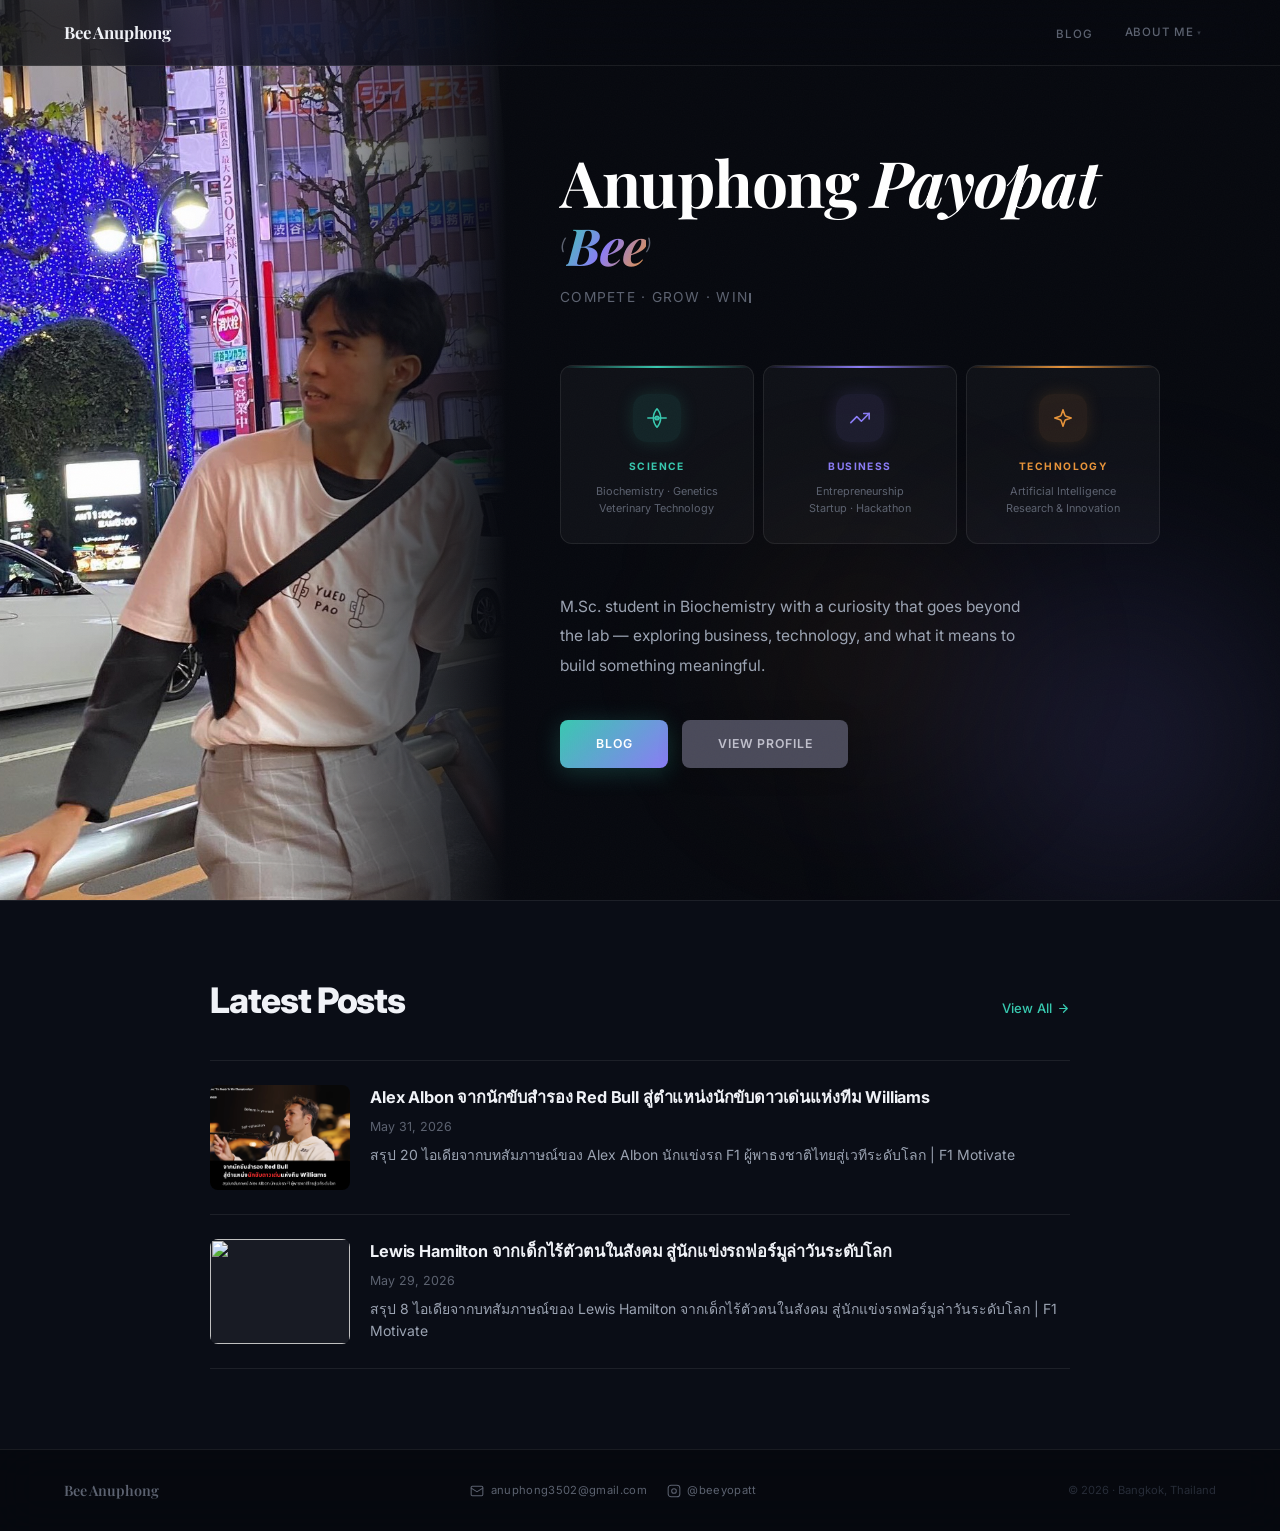
==== index.html @ 1f9c77e3 "Refresh hero copy and blog page identity - Home: replace tagline with "Compete · Grow · Win" and upd" ====
<!DOCTYPE html>
<html lang="en">
<head>
<meta charset="UTF-8">
<!-- Google Analytics -->
<script async src="https://www.googletagmanager.com/gtag/js?id=G-67B4YF0RKX"></script>
<script>
  window.dataLayer = window.dataLayer || [];
  function gtag(){dataLayer.push(arguments);}
  gtag('js', new Date());
  gtag('config', 'G-67B4YF0RKX');
</script>
<meta name="build" content="v3">
<meta name="viewport" content="width=device-width, initial-scale=1.0">
<title>Bee Anuphong — Science · Business · Technology</title>
<link rel="icon" type="image/svg+xml" href="favicon.svg">
<meta name="description" content="Bee Anuphong — M.Sc. Biochemistry candidate at Kasetsart University. Researcher, entrepreneur, and lifelong learner at the intersection of Science, Business, and Technology.">
<meta name="author" content="Bee Anuphong">
<meta name="keywords" content="Bee Anuphong Payopat, อนุพงศ์ พาโยพัด, Biochemistry, Kasetsart University, Veterinary Technology, มหาวิทยาลัยเกษตรศาสตร์, ชีวเคมี">

<!-- Open Graph -->
<meta property="og:type" content="profile">
<meta property="og:title" content="Bee Anuphong — Science · Business · Technology">
<meta property="og:description" content="Researcher and entrepreneur with a background in life sciences, strategic business, and emerging technology. International experience at The University of Tokyo.">
<meta property="og:image" content="https://anuphongpa-art.github.io/portfolio/images/profile.png">
<meta property="og:url" content="https://anuphongpa-art.github.io/portfolio/">
<meta property="og:locale" content="en_US">
<meta property="og:locale:alternate" content="th_TH">

<!-- Twitter Card -->
<meta name="twitter:card" content="summary_large_image">
<meta name="twitter:title" content="Bee Anuphong — Science · Business · Technology">
<meta name="twitter:description" content="Researcher and entrepreneur with a background in life sciences, strategic business, and emerging technology.">
<meta name="twitter:image" content="https://anuphongpa-art.github.io/portfolio/images/profile.png">

<link rel="preconnect" href="https://fonts.googleapis.com">
<link rel="preconnect" href="https://fonts.gstatic.com" crossorigin>
<link href="https://fonts.googleapis.com/css2?family=Playfair+Display:ital,wght@0,600;0,700;1,600&family=Inter:wght@300;400;500;600;700&display=swap" rel="stylesheet">
<link rel="stylesheet" href="style.css">
<style>
/* ── Latest Posts section ── */
#latest-posts {
  padding: 5rem 2rem 5rem;
  background: var(--bg2);
  border-top: 1px solid var(--gb);
}
.lp-wrap {
  max-width: 860px;
  margin: 0 auto;
}
.lp-header {
  display: flex;
  align-items: baseline;
  justify-content: space-between;
  margin-bottom: 2.5rem;
  gap: 1rem;
}
.lp-title {
  font-family: var(--sans);
  font-size: clamp(1.6rem, 4vw, 2.2rem);
  font-weight: 800;
  color: var(--text);
  letter-spacing: -0.03em;
  line-height: 1.1;
}
.lp-view-all {
  font-family: var(--sans);
  font-size: 0.82rem;
  font-weight: 500;
  color: var(--teal);
  text-decoration: none;
  white-space: nowrap;
  display: flex;
  align-items: center;
  gap: 0.3rem;
  transition: opacity 0.2s;
}
.lp-view-all:hover { opacity: 0.75; }
.lp-list {
  display: flex;
  flex-direction: column;
  gap: 0;
}
.lp-item {
  display: flex;
  gap: 1.25rem;
  padding: 1.5rem 0;
  border-bottom: 1px solid var(--gb);
  text-decoration: none;
  color: inherit;
  transition: opacity 0.2s;
}
.lp-item:first-child { border-top: 1px solid var(--gb); }
.lp-item:hover { opacity: 0.8; }
.lp-thumb {
  flex-shrink: 0;
  width: 140px;
  height: 105px;
  border-radius: var(--rs);
  overflow: hidden;
  background: var(--glass2);
}
.lp-thumb img {
  width: 100%;
  height: 100%;
  object-fit: cover;
  object-position: center;
  display: block;
  transition: transform 0.35s ease;
}
.lp-item:hover .lp-thumb img { transform: scale(1.05); }
.lp-thumb-empty {
  width: 100%;
  height: 100%;
  display: flex;
  align-items: center;
  justify-content: center;
  color: var(--muted);
}
.lp-content {
  flex: 1;
  min-width: 0;
  display: flex;
  flex-direction: column;
  gap: 0.4rem;
  padding: 0.1rem 0;
}
.lp-item-title {
  font-family: var(--sans);
  font-size: 1.02rem;
  font-weight: 700;
  color: var(--text);
  line-height: 1.45;
  letter-spacing: -0.01em;
  transition: color 0.2s;
}
.lp-item:hover .lp-item-title { color: var(--teal); }
.lp-item-date {
  font-size: 0.78rem;
  color: var(--muted);
}
.lp-item-excerpt {
  font-size: 0.875rem;
  color: var(--sub);
  line-height: 1.6;
  display: -webkit-box;
  -webkit-line-clamp: 2;
  -webkit-box-orient: vertical;
  overflow: hidden;
}
@media (max-width: 600px) {
  .lp-thumb { width: 100px; height: 75px; }
  .lp-item { gap: 1rem; padding: 1.25rem 0; }
  .lp-item-excerpt { display: none; }
}
</style>

<!-- Structured Data -->
<script type="application/ld+json">
{
  "@context": "https://schema.org",
  "@type": "Person",
  "name": "Bee Anuphong Payopat",
  "alternateName": ["อนุพงศ์ พาโยพัด", "Anuphong Payopat", "Bee Anuphong"],
  "url": "https://anuphongpa-art.github.io/portfolio/",
  "image": "https://anuphongpa-art.github.io/portfolio/images/profile.png",
  "description": "M.Sc. Biochemistry candidate at Kasetsart University. Researcher, entrepreneur, and lifelong learner at the intersection of Science, Business, and Technology.",
  "alumniOf": [
    {
      "@type": "CollegeOrUniversity",
      "name": "Kasetsart University",
      "alternateName": "มหาวิทยาลัยเกษตรศาสตร์"
    },
    {
      "@type": "CollegeOrUniversity",
      "name": "The University of Tokyo"
    }
  ],
  "knowsAbout": ["Biochemistry", "Veterinary Technology", "Entrepreneurship", "Life Sciences"],
  "sameAs": []
}
</script>
</head>
<body>

<!-- BACK TO TOP -->
<button id="back-to-top" onclick="window.scrollTo({top:0,behavior:'smooth'})" aria-label="Back to top">↑</button>

<!-- SCROLL PROGRESS -->
<div id="scroll-progress"></div>

<!-- NAV -->
<nav>
  <a href="index.html" class="nav-brand">Bee Anuphong</a>
  <ul class="nav-menu">
    <li><a href="blog.html">Blog</a></li>
    <li class="nav-has-dropdown">
      <a href="about.html">About Me</a>
      <ul class="nav-dropdown">
        <li><a href="about.html#profile">Profile</a></li>
        <li><a href="about.html#experience">Experience</a></li>
        <li><a href="about.html#volunteering">Activities</a></li>
        <li><a href="about.html#education">Education</a></li>
        <li><a href="about.html#certifications">Certifications</a></li>
        <li><a href="about.html#contact">Contact</a></li>
      </ul>
    </li>
  </ul>
  <button class="nav-hamburger" id="hamburger" aria-label="Toggle menu">
    <span></span><span></span><span></span>
  </button>
</nav>

<!-- MOBILE DRAWER -->
<nav class="nav-drawer" id="drawer">
  <a href="blog.html">Blog</a>
  <div class="drawer-divider"><span>About Me</span></div>
  <a href="about.html#profile" class="drawer-sub">Profile</a>
  <a href="about.html#experience" class="drawer-sub">Experience</a>
  <a href="about.html#volunteering" class="drawer-sub">Activities</a>
  <a href="about.html#education" class="drawer-sub">Education</a>
  <a href="about.html#certifications" class="drawer-sub">Certifications</a>
  <a href="about.html#contact" class="drawer-sub">Contact</a>
</nav>

<!-- HERO -->
<section class="hero" id="home">
  <div class="orb orb-1"></div>
  <div class="orb orb-2"></div>
  <div class="orb orb-3"></div>
  <!-- Photo fills left side -->
  <div class="hero-photo-col">
    <img src="images/profile.jpg" alt="Anuphong Payopat">
  </div>

  <div class="hero-layout">
    <div class="hero-text-col">
<h1 class="hero-name">Anuphong <em>Payopat</em></h1>
      <p class="hero-nickname">(<span>Bee</span>)</p>
      <p class="hero-tagline" id="hero-tagline">Compete · Grow · Win</p>
      <div class="pillars">
        <div class="pillar p-sci">
          <div class="pillar-icon-wrap">
            <svg viewBox="0 0 24 24" fill="none" stroke="currentColor" stroke-width="1.7" stroke-linecap="round" stroke-linejoin="round">
              <circle cx="12" cy="12" r="2"/>
              <path d="M12 2a15.3 15.3 0 0 1 4 10 15.3 15.3 0 0 1-4 10 15.3 15.3 0 0 1-4-10 15.3 15.3 0 0 1 4-10z"/>
              <path d="M2 12h20"/>
            </svg>
          </div>
          <div class="pillar-name">Science</div>
          <div class="pillar-desc">Biochemistry · Genetics<br>Veterinary Technology</div>
        </div>
        <div class="pillar p-biz">
          <div class="pillar-icon-wrap">
            <svg viewBox="0 0 24 24" fill="none" stroke="currentColor" stroke-width="1.7" stroke-linecap="round" stroke-linejoin="round">
              <polyline points="22 7 13.5 15.5 8.5 10.5 2 17"/>
              <polyline points="16 7 22 7 22 13"/>
            </svg>
          </div>
          <div class="pillar-name">Business</div>
          <div class="pillar-desc">Entrepreneurship<br>Startup · Hackathon</div>
        </div>
        <div class="pillar p-tech">
          <div class="pillar-icon-wrap">
            <svg viewBox="0 0 24 24" fill="none" stroke="currentColor" stroke-width="1.7" stroke-linecap="round" stroke-linejoin="round">
              <path d="m12 3-1.912 5.813a2 2 0 0 1-1.275 1.275L3 12l5.813 1.912a2 2 0 0 1 1.275 1.275L12 21l1.912-5.813a2 2 0 0 1 1.275-1.275L21 12l-5.813-1.912a2 2 0 0 1-1.275-1.275L12 3Z"/>
            </svg>
          </div>
          <div class="pillar-name">Technology</div>
          <div class="pillar-desc">Artificial Intelligence<br>Research &amp; Innovation</div>
        </div>
      </div>
      <p class="hero-bio">M.Sc. student in Biochemistry with a curiosity that goes beyond the lab — exploring business, technology, and what it means to build something meaningful.</p>
      <div class="hero-actions">
        <a href="blog.html" class="btn btn-solid">Blog</a>
        <a href="about.html" class="btn btn-muted">View Profile</a>
      </div>
    </div>
  </div>
</section>

<!-- LATEST POSTS -->
<section id="latest-posts">
  <div class="lp-wrap">
    <div class="lp-header">
      <h2 class="lp-title">Latest Posts</h2>
      <a href="blog.html" class="lp-view-all">
        View All
        <svg width="13" height="13" viewBox="0 0 24 24" fill="none" stroke="currentColor" stroke-width="2.2" stroke-linecap="round" stroke-linejoin="round"><path d="M5 12h14M12 5l7 7-7 7"/></svg>
      </a>
    </div>
    <div class="lp-list" id="lp-list">
      <div style="color:var(--muted);font-size:0.85rem;padding:2rem 0;display:flex;align-items:center;gap:0.5rem">
        <div style="width:14px;height:14px;border:2px solid var(--dim);border-top-color:var(--sub);border-radius:50%;animation:spin 0.7s linear infinite"></div>
        Loading…
      </div>
    </div>
  </div>
</section>

<footer>
  <div class="f-brand">Bee Anuphong</div>
  <div class="f-social">
    <a href="mailto:anuphong3502@gmail.com">
      <svg width="14" height="14" viewBox="0 0 24 24" fill="none" stroke="currentColor" stroke-width="1.8" stroke-linecap="round" stroke-linejoin="round"><rect x="2" y="4" width="20" height="16" rx="2"/><path d="m22 7-8.97 5.7a1.94 1.94 0 0 1-2.06 0L2 7"/></svg>
      anuphong3502@gmail.com
    </a>
    <a href="https://www.instagram.com/beeyopatt" target="_blank" rel="noopener">
      <svg width="14" height="14" viewBox="0 0 24 24" fill="none" stroke="currentColor" stroke-width="1.8" stroke-linecap="round" stroke-linejoin="round"><rect x="2" y="2" width="20" height="20" rx="5"/><circle cx="12" cy="12" r="4"/><circle cx="17.5" cy="6.5" r="0.5" fill="currentColor" stroke="none"/></svg>
      @beeyopatt
    </a>
  </div>
  <span class="f-copy">© 2026 · Bangkok, Thailand</span>
</footer>

<script src="script.js"></script>
<script>
// Latest Posts
(function () {
  var listEl = document.getElementById('lp-list');

  function escHtml(s) {
    return String(s || '').replace(/&/g,'&amp;').replace(/</g,'&lt;').replace(/>/g,'&gt;');
  }
  function formatDate(iso) {
    if (!iso) return '';
    return new Date(iso).toLocaleDateString('en-US', {year:'numeric',month:'long',day:'numeric'});
  }

  fetch('posts/index.json?v=' + Date.now())
    .then(function(r){ return r.ok ? r.json() : Promise.reject(); })
    .then(function(posts) {
      if (!posts || posts.length === 0) { listEl.innerHTML = ''; return; }
      var items = posts.slice(0, 4);
      listEl.innerHTML = '';
      items.forEach(function(post) {
        var thumbHtml = post.cover
          ? '<div class="lp-thumb"><img src="' + escHtml(post.cover) + '" alt="" loading="lazy"></div>'
          : '<div class="lp-thumb"><div class="lp-thumb-empty"><svg width="28" height="28" viewBox="0 0 24 24" fill="none" stroke="currentColor" stroke-width="1.2"><rect x="3" y="3" width="18" height="18" rx="2"/><circle cx="8.5" cy="8.5" r="1.5"/><path d="m21 15-5-5L5 21"/></svg></div></div>';
        var excerptHtml = post.excerpt
          ? '<p class="lp-item-excerpt">' + escHtml(post.excerpt) + '</p>'
          : '';
        var a = document.createElement('a');
        a.className = 'lp-item';
        a.href = 'post.html?id=' + encodeURIComponent(post.id);
        a.innerHTML =
          thumbHtml +
          '<div class="lp-content">' +
            '<div class="lp-item-title">' + escHtml(post.title || 'Untitled') + '</div>' +
            '<time class="lp-item-date">' + formatDate(post.created_at) + '</time>' +
            excerptHtml +
          '</div>';
        listEl.appendChild(a);
      });
    })
    .catch(function(){ listEl.innerHTML = ''; });
})();
</script>
<script>
  // Typewriter animation for hero tagline
  const tgEl = document.getElementById('hero-tagline');
  if (tgEl) {
    const text = tgEl.textContent.trim();
    tgEl.textContent = '';
    const cur = document.createElement('span');
    cur.className = 'hero-cursor';
    tgEl.appendChild(cur);
    let i = 0;
    setTimeout(() => {
      const iv = setInterval(() => {
        if (i < text.length) {
          tgEl.insertBefore(document.createTextNode(text[i++]), cur);
        } else {
          clearInterval(iv);
          setTimeout(() => {
            cur.style.transition = 'opacity 0.5s';
            cur.style.opacity = '0';
            setTimeout(() => cur.remove(), 500);
          }, 2000);
        }
      }, 42);
    }, 500);
  }
</script>
</body>
</html>
---- style.css ----
:root {
  --teal:   #38C9B0;
  --purple: #8B7CF6;
  --amber:  #E8943A;
  --pink:   #E06B8B;
  --teal-glow:   rgba(56,201,176,0.35);
  --purple-glow: rgba(139,124,246,0.35);
  --amber-glow:  rgba(232,148,58,0.35);
  --pink-glow:   rgba(224,107,139,0.35);

  --bg:     #07090F;
  --bg2:    #0A0D16;
  --glass:  rgba(255,255,255,0.035);
  --glass2: rgba(255,255,255,0.06);
  --gb:     rgba(255,255,255,0.08);
  --gbhi:   rgba(255,255,255,0.14);

  --text:   #F0F2F7;
  --sub:    #9BA3B2;
  --muted:  #5C6270;
  --dim:    #272C38;

  --serif: 'Playfair Display', Georgia, serif;
  --sans:  'Inter', system-ui, sans-serif;
  --r:     12px;
  --rs:    8px;
}

*, *::before, *::after { margin: 0; padding: 0; box-sizing: border-box; }
html { scroll-behavior: smooth; }
body {
  font-family: var(--sans);
  background: var(--bg);
  color: var(--text);
  overflow-x: hidden;
  -webkit-font-smoothing: antialiased;
  line-height: 1.7;
  font-size: 15px;
}

/* Film grain overlay */
body::after {
  content: '';
  position: fixed; inset: 0;
  background-image: url("data:image/svg+xml,%3Csvg xmlns='http://www.w3.org/2000/svg' width='300' height='300'%3E%3Cfilter id='n'%3E%3CfeTurbulence type='fractalNoise' baseFrequency='0.85' numOctaves='4' stitchTiles='stitch'/%3E%3C/filter%3E%3Crect width='300' height='300' filter='url(%23n)' opacity='1'/%3E%3C/svg%3E");
  opacity: 0.022;
  pointer-events: none;
  z-index: 9999;
}

::-webkit-scrollbar { width: 3px; }
::-webkit-scrollbar-track { background: var(--bg); }
::-webkit-scrollbar-thumb { background: rgba(255,255,255,0.1); border-radius: 2px; }

/* Back to top button */
#back-to-top {
  position: fixed; bottom: 2rem; right: 2rem; z-index: 490;
  width: 44px; height: 44px; border-radius: 50%;
  background: var(--glass2); border: 1px solid var(--gb);
  backdrop-filter: blur(16px); -webkit-backdrop-filter: blur(16px);
  color: var(--sub); font-size: 1rem; cursor: pointer;
  display: flex; align-items: center; justify-content: center;
  opacity: 0; transform: translateY(12px);
  transition: opacity 0.3s ease, transform 0.3s ease, background 0.2s, color 0.2s;
  pointer-events: none;
}
#back-to-top.visible { opacity: 1; transform: translateY(0); pointer-events: auto; }
#back-to-top:hover { background: var(--gbhi); color: var(--text); }

/* Scroll progress bar */
#scroll-progress {
  position: fixed; top: 0; left: 0; z-index: 9998;
  height: 2px; width: 0%;
  background: linear-gradient(90deg, var(--teal), var(--purple), var(--amber));
  transition: width 0.08s linear;
  pointer-events: none;
}

/* ==============================
   NAV
============================== */
nav {
  position: fixed; top: 0; left: 0; right: 0; z-index: 500;
  height: 66px;
  display: flex; align-items: center; justify-content: space-between;
  padding: 0 4rem;
  background: rgba(7,9,15,0.72);
  backdrop-filter: blur(28px) saturate(180%);
  -webkit-backdrop-filter: blur(28px) saturate(180%);
  border-bottom: 1px solid var(--gb);
}
.nav-brand {
  font-family: var(--serif);
  font-size: 1.05rem; font-weight: 700;
  color: var(--text); letter-spacing: -0.01em;
  text-decoration: none;
}
.nav-menu {
  display: flex; align-items: center; gap: 0.2rem;
  list-style: none;
}
.nav-menu a {
  text-decoration: none;
  font-size: 0.72rem; font-weight: 500;
  letter-spacing: 0.07em; text-transform: uppercase;
  color: var(--muted); padding: 0.5rem 0.9rem;
  border-radius: var(--rs);
  transition: color 0.2s, background 0.2s;
}
.nav-menu a:hover { color: var(--text); background: var(--glass); }
.nav-menu a.active { color: var(--text); background: var(--glass); }

/* Hamburger */
.nav-hamburger {
  display: none;
  flex-direction: column; justify-content: center; align-items: center;
  gap: 5px; width: 40px; height: 40px;
  background: none; border: none; cursor: pointer; padding: 0;
}
.nav-hamburger span {
  display: block; width: 22px; height: 1.5px;
  background: var(--sub); border-radius: 2px;
  transition: transform 0.28s ease, opacity 0.28s ease;
}
.nav-hamburger.open span:nth-child(1) { transform: translateY(6.5px) rotate(45deg); }
.nav-hamburger.open span:nth-child(2) { opacity: 0; transform: scaleX(0); }
.nav-hamburger.open span:nth-child(3) { transform: translateY(-6.5px) rotate(-45deg); }

/* Mobile drawer */
.nav-drawer {
  display: none;
  position: fixed; top: 66px; left: 0; right: 0;
  height: calc(100vh - 66px);
  z-index: 499;
  background: #07090F;
  border-top: 1px solid var(--gb);
  flex-direction: column;
  align-items: center; justify-content: center;
  gap: 0.25rem;
  padding: 2rem 2rem 3rem;
  transform: translateY(-12px); opacity: 0;
  transition: transform 0.3s ease, opacity 0.3s ease;
  pointer-events: none;
  overflow-y: auto;
}
.nav-drawer.open {
  transform: translateY(0); opacity: 1;
  pointer-events: auto;
}
.nav-drawer a {
  text-decoration: none;
  font-size: 1.1rem; font-weight: 600;
  letter-spacing: 0.1em; text-transform: uppercase;
  color: var(--sub); padding: 0.75rem 2rem;
  width: 100%; text-align: center;
  border-radius: var(--rs);
  transition: color 0.2s, background 0.2s;
}
.nav-drawer a:hover, .nav-drawer a.active { color: var(--text); background: var(--glass2); }

/* Nav dropdown (About Me — desktop) */
.nav-has-dropdown { position: relative; }
.nav-has-dropdown > a {
  display: flex; align-items: center; gap: 0.28em;
}
.nav-has-dropdown > a::after {
  content: '▾'; font-size: 0.6em; opacity: 0.55;
  transition: transform 0.2s;
}
.nav-has-dropdown:hover > a::after,
.nav-has-dropdown:focus-within > a::after { transform: rotate(180deg); }
.nav-dropdown {
  position: absolute; top: calc(100% + 4px); right: 0;
  min-width: 168px;
  background: rgba(7,9,15,0.97);
  backdrop-filter: blur(24px) saturate(180%);
  -webkit-backdrop-filter: blur(24px) saturate(180%);
  border: 1px solid var(--gb);
  border-radius: 10px;
  padding: 0.4rem;
  list-style: none;
  display: flex; flex-direction: column; gap: 2px;
  opacity: 0; pointer-events: none;
  transform: translateY(-4px);
  transition: opacity 0.18s 0.18s, transform 0.18s 0.18s;
  z-index: 600;
}
.nav-has-dropdown:hover .nav-dropdown,
.nav-has-dropdown:focus-within .nav-dropdown {
  opacity: 1; pointer-events: auto; transform: translateY(0);
  transition: opacity 0.15s 0s, transform 0.15s 0s;
}
.nav-dropdown a {
  font-size: 0.72rem; font-weight: 500;
  letter-spacing: 0.07em; text-transform: uppercase;
  color: var(--muted); padding: 0.45rem 0.9rem;
  border-radius: 6px; text-decoration: none; white-space: nowrap;
  display: block;
  transition: color 0.2s, background 0.2s;
}
.nav-dropdown a:hover { color: var(--text); background: var(--glass); }
.nav-dropdown a.active { color: var(--text); background: var(--glass); }

/* Mobile drawer divider + sub-links */
.drawer-divider {
  display: flex; align-items: center; gap: 0.7rem;
  width: 100%; padding: 0.6rem 2.5rem;
  color: var(--dim);
  font-size: 0.6rem; letter-spacing: 0.15em; text-transform: uppercase;
  font-weight: 600;
}
.drawer-divider::before,
.drawer-divider::after {
  content: ''; flex: 1; height: 1px; background: var(--gb);
}
.nav-drawer a.drawer-sub {
  font-size: 0.88rem; font-weight: 500;
  padding: 0.5rem 2rem;
  opacity: 0.8;
  letter-spacing: 0.08em;
}

/* ==============================
   BLOG (Coming Soon)
============================== */
.blog-coming {
  text-align: center;
  max-width: 540px;
  margin: 3rem auto 0;
  display: flex; flex-direction: column; align-items: center; gap: 1.6rem;
}
.blog-star {
  font-size: 2.2rem;
  color: var(--teal);
  animation: blog-pulse 3s ease-in-out infinite;
}
@keyframes blog-pulse {
  0%, 100% { opacity: 0.35; transform: scale(1) rotate(0deg); }
  50% { opacity: 0.75; transform: scale(1.1) rotate(20deg); }
}
.blog-desc {
  color: var(--sub);
  font-size: 1rem;
  line-height: 1.75;
  max-width: 440px;
}
.blog-soon {
  font-family: var(--serif);
  font-size: 1.2rem;
  color: var(--text);
  letter-spacing: 0.04em;
  font-style: italic;
}

/* ==============================
   HERO
============================== */
.hero {
  min-height: 100vh;
  position: relative;
  display: flex;
  align-items: center;
  justify-content: flex-end;
  padding: 6rem 5rem 5rem 40%;
  overflow: hidden;
}

/* Floating gradient orbs */
.orb {
  position: absolute; border-radius: 50%;
  filter: blur(90px); pointer-events: none;
}
.orb-1 {
  width: 560px; height: 560px;
  background: radial-gradient(circle, rgba(56,201,176,0.2) 0%, transparent 68%);
  top: -120px; left: -120px;
  animation: orb1 9s ease-in-out infinite;
}
.orb-2 {
  width: 480px; height: 480px;
  background: radial-gradient(circle, rgba(139,124,246,0.2) 0%, transparent 68%);
  bottom: -80px; right: -80px;
  animation: orb2 11s ease-in-out infinite;
}
.orb-3 {
  width: 320px; height: 320px;
  background: radial-gradient(circle, rgba(232,148,58,0.14) 0%, transparent 68%);
  top: 55%; left: 55%;
  animation: orb3 7s ease-in-out infinite;
}
@keyframes orb1 { 0%,100%{transform:translate(0,0);} 50%{transform:translate(50px,40px);} }
@keyframes orb2 { 0%,100%{transform:translate(0,0);} 50%{transform:translate(-40px,-50px);} }
@keyframes orb3 { 0%,100%{transform:translate(0,0);} 50%{transform:translate(-30px,30px);} }

/* Hero layout — text wrapper only, photo is absolute */
.hero-layout {
  max-width: 640px;
  width: 100%;
  position: relative; z-index: 2;
}

/* Photo column — fills entire left side */
.hero-photo-col {
  position: absolute;
  top: 0; left: 0;
  width: 44%;
  height: 100%;
  z-index: 1;
}
.hero-photo-col img {
  width: 100%; height: 100%;
  object-fit: cover;
  object-position: center 20%;
  display: block;
}
.hero-photo-col::after {
  content: '';
  position: absolute; inset: 0;
  background: linear-gradient(to right, transparent 48%, rgba(7,9,15,0.55) 68%, #07090F 90%);
  pointer-events: none;
  z-index: 2;
}

/* Text column */
.hero-text-col { text-align: left; }

.hero-badge {
  display: inline-flex; align-items: center; gap: 0.55rem;
  font-size: 0.68rem; font-weight: 600; letter-spacing: 0.16em; text-transform: uppercase;
  color: var(--teal);
  background: rgba(56,201,176,0.07);
  border: 1px solid rgba(56,201,176,0.22);
  padding: 0.38rem 1rem; border-radius: 100px;
  margin-bottom: 2.25rem;
  opacity: 0; animation: up 0.7s 0.1s ease forwards;
}
.badge-dot { width: 5px; height: 5px; border-radius: 50%; background: var(--teal); flex-shrink: 0; }

.hero-name {
  font-family: var(--serif);
  font-size: clamp(2.6rem, 5vw, 4.8rem);
  font-weight: 700; line-height: 1.05;
  letter-spacing: -0.02em;
  color: #fff; margin-bottom: 0.75rem;
  opacity: 0; animation: up 0.7s 0.22s ease forwards;
}
.hero-name em {
  font-style: italic;
  color: #fff;
  -webkit-text-fill-color: #fff;
}
.hero-nickname {
  font-size: 1rem; color: var(--muted); font-style: italic;
  margin-top: -0.4rem; margin-bottom: 0.9rem;
  opacity: 0; animation: up 0.7s 0.27s ease forwards;
  line-height: 1;
}
.hero-nickname span {
  font-family: var(--serif);
  font-size: clamp(2rem, 4vw, 3.6rem);
  font-weight: 700;
  font-style: italic;
  letter-spacing: -0.02em;
  background: linear-gradient(120deg, var(--teal) 0%, var(--purple) 50%, var(--amber) 100%);
  -webkit-background-clip: text; -webkit-text-fill-color: transparent;
  background-clip: text;
  display: inline-block;
  vertical-align: middle;
}
.hero-tagline {
  font-size: 0.86rem; color: var(--muted); letter-spacing: 0.09em; text-transform: uppercase;
  margin-bottom: 3.5rem; font-weight: 400;
  opacity: 0; animation: up 0.7s 0.32s ease forwards;
  min-height: 1.4em;
}
.hero-cursor {
  display: inline-block; width: 1.5px; height: 0.75em;
  background: var(--muted); margin-left: 1px; vertical-align: middle;
  animation: blink-cur 0.9s step-end infinite;
}
@keyframes blink-cur { 0%,100%{opacity:1;} 50%{opacity:0;} }

/* Pillar trio */
.pillars {
  display: grid; grid-template-columns: repeat(3,1fr);
  max-width: 600px; width: 100%;
  gap: 0.6rem;
  margin: 0 0 3rem;
  opacity: 0; animation: up 0.7s 0.42s ease forwards;
}
.pillar {
  background: var(--glass);
  backdrop-filter: blur(20px);
  border: 1px solid var(--gb);
  border-radius: var(--r);
  padding: 1.75rem 1.2rem 1.6rem;
  text-align: center; cursor: default;
  position: relative; overflow: hidden;
  transition: background 0.25s, transform 0.28s, box-shadow 0.28s, border-color 0.25s;
}
/* Gradient top line — always visible */
.pillar::before {
  content: ''; position: absolute; top: 0; left: 0; right: 0; height: 2px;
}
.p-sci::before  { background: linear-gradient(90deg, transparent, var(--teal), transparent); }
.p-biz::before  { background: linear-gradient(90deg, transparent, var(--purple), transparent); }
.p-tech::before { background: linear-gradient(90deg, transparent, var(--amber), transparent); }
/* Hover: lift + colored glow */
.p-sci:hover  { background: rgba(56,201,176,0.06);  border-color: rgba(56,201,176,0.28);  transform: translateY(-3px); box-shadow: 0 10px 36px rgba(56,201,176,0.14); }
.p-biz:hover  { background: rgba(139,124,246,0.06); border-color: rgba(139,124,246,0.28); transform: translateY(-3px); box-shadow: 0 10px 36px rgba(139,124,246,0.14); }
.p-tech:hover { background: rgba(232,148,58,0.06);  border-color: rgba(232,148,58,0.28);  transform: translateY(-3px); box-shadow: 0 10px 36px rgba(232,148,58,0.14); }
/* Icon container */
.pillar-icon-wrap {
  width: 48px; height: 48px; border-radius: 14px;
  margin: 0 auto 1rem;
  display: flex; align-items: center; justify-content: center;
  font-size: 1.35rem;
  transition: box-shadow 0.28s;
}
.p-sci  .pillar-icon-wrap { background: rgba(56,201,176,0.1);  box-shadow: 0 0 18px rgba(56,201,176,0.15);  color: var(--teal); }
.p-biz  .pillar-icon-wrap { background: rgba(139,124,246,0.1); box-shadow: 0 0 18px rgba(139,124,246,0.15); color: var(--purple); }
.p-tech .pillar-icon-wrap { background: rgba(232,148,58,0.1);  box-shadow: 0 0 18px rgba(232,148,58,0.15);  color: var(--amber); }
.p-sci:hover  .pillar-icon-wrap { box-shadow: 0 0 32px rgba(56,201,176,0.35); }
.p-biz:hover  .pillar-icon-wrap { box-shadow: 0 0 32px rgba(139,124,246,0.35); }
.p-tech:hover .pillar-icon-wrap { box-shadow: 0 0 32px rgba(232,148,58,0.35); }
.pillar-icon-wrap svg { width: 22px; height: 22px; }
.pillar-name  { font-size: 0.64rem; font-weight: 700; letter-spacing: 0.14em; text-transform: uppercase; margin-bottom: 0.42rem; }
.p-sci  .pillar-name { color: var(--teal); }
.p-biz  .pillar-name { color: var(--purple); }
.p-tech .pillar-name { color: var(--amber); }
.pillar-desc { font-size: 0.68rem; color: var(--muted); line-height: 1.6; }

.hero-bio {
  font-size: 0.97rem; color: var(--sub); line-height: 1.9;
  max-width: 480px; margin: 0 0 2.5rem;
  opacity: 0; animation: up 0.7s 0.52s ease forwards;
}

.hero-actions {
  display: flex; gap: 0.85rem; justify-content: flex-start;
  opacity: 0; animation: up 0.7s 0.62s ease forwards;
}
.hero-social {
  position: absolute; bottom: 2.5rem; left: 50%; transform: translateX(-50%);
  display: flex; align-items: center; gap: 1.5rem;
  opacity: 0; animation: up 0.7s 0.75s ease forwards;
}
.hero-social a {
  display: flex; align-items: center; gap: 0.45rem;
  text-decoration: none; color: var(--muted);
  font-size: 0.72rem; letter-spacing: 0.04em;
  transition: color 0.2s;
}
.hero-social a:hover { color: var(--text); }
.hero-social-dot { color: var(--dim); font-size: 0.9rem; }
.btn {
  text-decoration: none; font-size: 0.77rem; font-weight: 600;
  letter-spacing: 0.07em; text-transform: uppercase;
  padding: 0.85rem 2.25rem; border-radius: var(--rs);
  transition: all 0.22s; font-family: var(--sans);
}
.btn-solid {
  background: linear-gradient(135deg, var(--teal) 0%, var(--purple) 100%);
  color: #fff;
  box-shadow: 0 4px 24px rgba(56,201,176,0.22);
}
.btn-solid:hover { transform: translateY(-2px); box-shadow: 0 8px 32px rgba(56,201,176,0.38); }
.btn-muted {
  background: #4a4a5a;
  color: #c0c0cc;
  box-shadow: 0 4px 24px rgba(0,0,0,0.18);
}
.btn-muted:hover { transform: translateY(-2px); box-shadow: 0 8px 32px rgba(0,0,0,0.28); color: #fff; }
.btn-outline {
  border: 1px solid var(--gb); color: var(--sub);
  background: var(--glass); backdrop-filter: blur(8px);
}
.btn-outline:hover { border-color: var(--gbhi); color: var(--text); }

@keyframes up { from{opacity:0;transform:translateY(20px);} to{opacity:1;transform:translateY(0);} }

/* ==============================
   SECTION LAYOUT
============================== */
.sec {
  padding: 7rem 4rem;
  position: relative; z-index: 1;
}
.sec-inner { max-width: 1140px; margin: 0 auto; position: relative; z-index: 2; }

.sec-head { margin-bottom: 4rem; }
.sec-label {
  font-size: 0.64rem; font-weight: 700; letter-spacing: 0.2em; text-transform: uppercase;
  color: var(--muted); margin-bottom: 0.5rem;
}
.sec-name {
  font-family: var(--serif);
  font-size: clamp(2rem, 4vw, 2.75rem);
  font-weight: 700; line-height: 1.1; color: var(--text);
}
.sec-rule {
  width: 40px; height: 2px; margin-top: 0.85rem;
  border-radius: 2px;
}

/* ==============================
   SECTION BACKGROUNDS
============================== */

/* Profile — subtle teal mesh from left */
#profile { background: var(--bg2); overflow: hidden; }
#profile::before {
  content: '';
  position: absolute; inset: 0; z-index: 0;
  background:
    radial-gradient(ellipse 55% 70% at -5% 50%, rgba(56,201,176,0.08) 0%, transparent 65%),
    radial-gradient(ellipse 40% 40% at 105% 10%, rgba(139,124,246,0.06) 0%, transparent 60%);
}

/* Experience — blurred photo (exp2-1: Tokyo, exp1-1: lab) */
#experience { background: var(--bg); overflow: hidden; }
.exp-bg {
  position: absolute; inset: 0; z-index: 0;
  background-image: url('images/exp2-1.jpg?v=20260515');
  background-size: cover; background-position: center 30%;
  filter: blur(28px) brightness(0.14) saturate(0.4);
  transform: scale(1.1);
}
.exp-overlay {
  position: absolute; inset: 0; z-index: 1;
  background: linear-gradient(
    180deg,
    rgba(7,9,15,0.88) 0%,
    rgba(7,9,15,0.6)  35%,
    rgba(7,9,15,0.6)  65%,
    rgba(7,9,15,0.92) 100%
  );
}

/* Volunteering — blurred photo (vol1-2: bootcamp) */
#volunteering { background: var(--bg2); overflow: hidden; }
.vol-bg {
  position: absolute; inset: 0; z-index: 0;
  background-image: url('images/vol1-2.jpg');
  background-size: cover; background-position: center;
  filter: blur(28px) brightness(0.12) saturate(0.35);
  transform: scale(1.1);
}
.vol-overlay {
  position: absolute; inset: 0; z-index: 1;
  background: linear-gradient(
    180deg,
    rgba(10,13,22,0.92) 0%,
    rgba(10,13,22,0.62) 40%,
    rgba(10,13,22,0.62) 60%,
    rgba(10,13,22,0.95) 100%
  );
}

/* Education — clean dark with faint teal top */
#education { background: var(--bg2); overflow: hidden; }
#education::before {
  content: '';
  position: absolute; inset: 0; z-index: 0;
  background:
    radial-gradient(ellipse 80% 35% at 50% 0%, rgba(56,201,176,0.06) 0%, transparent 65%);
}

/* Cert filter bar */
.cert-filters {
  display: flex; flex-wrap: wrap; gap: 0.45rem;
  margin-bottom: 1.75rem; position: relative; z-index: 2;
}
.cf-btn {
  display: inline-flex; align-items: center; gap: 0.45rem;
  font-size: 0.67rem; font-weight: 600; letter-spacing: 0.08em; text-transform: uppercase;
  padding: 0.4rem 1rem; border-radius: 100px;
  border: 1px solid var(--gb); background: var(--glass);
  color: var(--muted); cursor: pointer; font-family: var(--sans);
  transition: color 0.2s, border-color 0.2s, background 0.2s;
}
.cf-btn:hover { color: var(--text); border-color: var(--gbhi); }
.cf-btn.active { color: var(--text); border-color: var(--gbhi); background: var(--glass2); }
.cf-count {
  font-size: 0.58rem; padding: 0.08rem 0.42rem;
  border-radius: 100px; background: var(--gb);
}
.cert-card.cf-hidden { display: none; }

/* Certifications — amber/purple mesh */
#certifications { background: var(--bg); overflow: hidden; }
#certifications::before {
  content: '';
  position: absolute; inset: 0; z-index: 0;
  background:
    radial-gradient(ellipse 55% 50% at 5% 35%, rgba(232,148,58,0.07) 0%, transparent 60%),
    radial-gradient(ellipse 50% 55% at 95% 70%, rgba(139,124,246,0.07) 0%, transparent 60%);
}

.cert-grid {
  display: grid;
  grid-template-columns: repeat(3, 1fr);
  gap: 1px; background: var(--gb);
  border: 1px solid var(--gb);
  border-radius: var(--r); overflow: hidden;
  position: relative; z-index: 2;
}
.cert-card {
  background: var(--glass); backdrop-filter: blur(18px);
  padding: 1.6rem 1.5rem;
  display: flex; flex-direction: column; gap: 0.7rem;
  position: relative; overflow: hidden;
  transition: background 0.25s;
}
.cert-card::before {
  content: '';
  position: absolute; top: 0; left: 0; right: 0; height: 2px;
}
.cert-teal::before   { background: var(--teal); }
.cert-purple::before { background: var(--purple); }
.cert-amber::before  { background: var(--amber); }
.cert-teal:hover   { background: rgba(56,201,176,0.05); }
.cert-purple:hover { background: rgba(139,124,246,0.05); }
.cert-amber:hover  { background: rgba(232,148,58,0.05); }

.cert-issuer { display: flex; align-items: center; gap: 0.55rem; }
.cert-issuer-badge {
  width: 28px; height: 28px; border-radius: 6px;
  border: 1px solid var(--gb); background: rgba(255,255,255,0.04);
  display: flex; align-items: center; justify-content: center;
  font-size: 0.56rem; font-weight: 800; flex-shrink: 0;
}
.cert-teal   .cert-issuer-badge { color: var(--teal);   border-color: rgba(56,201,176,0.28); }
.cert-purple .cert-issuer-badge { color: var(--purple); border-color: rgba(139,124,246,0.28); }
.cert-amber  .cert-issuer-badge { color: var(--amber);  border-color: rgba(232,148,58,0.28); }
.cert-issuer-name { font-size: 0.67rem; font-weight: 500; color: var(--muted); line-height: 1.3; }
.cert-name { font-family: var(--serif); font-size: 0.95rem; font-weight: 600; color: var(--text); line-height: 1.35; }
.cert-date { font-size: 0.68rem; color: var(--muted); }
.cert-img-wrap {
  border-radius: var(--rs); overflow: hidden;
  aspect-ratio: 16 / 9;
  border: 1px solid var(--gb);
  margin-bottom: 0.1rem; cursor: pointer;
}
.cert-img-wrap img {
  width: 100%; height: 100%;
  object-fit: cover; object-position: center;
  display: block;
  transition: transform 0.35s ease;
}
.cert-card:hover .cert-img-wrap img { transform: scale(1.04); }
.cert-tags { display: flex; flex-wrap: wrap; gap: 0.35rem; margin-top: auto; padding-top: 0.25rem; }
.cert-tag {
  font-size: 0.59rem; font-weight: 600; letter-spacing: 0.03em;
  padding: 0.18rem 0.55rem; border-radius: 3px; border: 1px solid;
}
.cert-teal   .cert-tag { color: var(--teal);   border-color: rgba(56,201,176,0.2); }
.cert-purple .cert-tag { color: var(--purple); border-color: rgba(139,124,246,0.2); }
.cert-amber  .cert-tag { color: var(--amber);  border-color: rgba(232,148,58,0.2); }

/* Contact — purple/teal soft gradient */
#contact { background: var(--bg2); overflow: hidden; }
#contact::before {
  content: '';
  position: absolute; inset: 0; z-index: 0;
  background:
    radial-gradient(ellipse 65% 60% at 15% 65%, rgba(139,124,246,0.11) 0%, transparent 60%),
    radial-gradient(ellipse 55% 55% at 85% 30%, rgba(56,201,176,0.08) 0%, transparent 60%);
}

/* ==============================
   GLASS CARD base
============================== */
.glass-card {
  background: var(--glass);
  backdrop-filter: blur(18px) saturate(160%);
  -webkit-backdrop-filter: blur(18px) saturate(160%);
  border: 1px solid var(--gb);
  border-radius: var(--r);
  transition: background 0.25s, border-color 0.25s;
}
.glass-card:hover { background: var(--glass2); border-color: var(--gbhi); }

/* ==============================
   PROFILE
============================== */
.profile-grid {
  display: grid; grid-template-columns: repeat(3,1fr);
  gap: 1px; background: var(--gb);
  border: 1px solid var(--gb);
  border-radius: var(--r); overflow: hidden;
}
.profile-col {
  background: var(--glass);
  backdrop-filter: blur(18px);
  padding: 2.5rem 2rem;
  display: flex; flex-direction: column; gap: 1.25rem;
  position: relative; overflow: hidden;
  transition: background 0.25s;
}
.profile-col::before {
  content: '';
  position: absolute; top: 0; left: 0; right: 0; height: 1px;
}
.p-sci.profile-col::before  { background: linear-gradient(90deg, transparent, var(--teal), transparent); }
.p-biz.profile-col::before  { background: linear-gradient(90deg, transparent, var(--purple), transparent); }
.p-tech.profile-col::before { background: linear-gradient(90deg, transparent, var(--amber), transparent); }
.p-sci.profile-col:hover  { background: rgba(56,201,176,0.05); }
.p-biz.profile-col:hover  { background: rgba(139,124,246,0.05); }
.p-tech.profile-col:hover { background: rgba(232,148,58,0.05); }

.pc-label {
  display: flex; align-items: center; gap: 0.6rem;
  font-size: 0.63rem; font-weight: 700; letter-spacing: 0.16em; text-transform: uppercase;
}
.pc-dot { width: 6px; height: 6px; border-radius: 50%; flex-shrink: 0; }
.p-sci  .pc-dot { background: var(--teal); }
.p-biz  .pc-dot { background: var(--purple); }
.p-tech .pc-dot { background: var(--amber); }
.p-sci  .pc-label { color: var(--teal); }
.p-biz  .pc-label { color: var(--purple); }
.p-tech .pc-label { color: var(--amber); }

.pc-body { font-size: 0.875rem; color: var(--sub); line-height: 1.85; flex: 1; }
.pc-tags { display: flex; flex-wrap: wrap; gap: 0.4rem; }
.pc-tag {
  font-size: 0.62rem; font-weight: 600; letter-spacing: 0.04em;
  padding: 0.22rem 0.65rem; border-radius: 4px; border: 1px solid;
}
.p-sci  .pc-tag { border-color: rgba(56,201,176,0.22);  color: var(--teal); }
.p-biz  .pc-tag { border-color: rgba(139,124,246,0.22); color: var(--purple); }
.p-tech .pc-tag { border-color: rgba(232,148,58,0.22);  color: var(--amber); }

/* ==============================
   TIMELINE
============================== */
.timeline {
  max-width: 840px; margin: 0 auto;
  display: flex; flex-direction: column;
  position: relative; z-index: 2;
}
/* Left vertical line */
.timeline::before {
  content: '';
  position: absolute; left: 0; top: 8px; bottom: 0; width: 1px;
  background: linear-gradient(180deg, transparent 0%, var(--gb) 8%, var(--gb) 92%, transparent 100%);
}
/* Year marker */
.tl-year {
  padding: 0 0 1rem 2.5rem;
  position: relative; display: flex; align-items: center; gap: 0.7rem;
}
.tl-year::before {
  content: '';
  position: absolute; left: -4px; top: 8px;
  width: 9px; height: 9px; border-radius: 50%;
  background: var(--bg); border: 1.5px solid var(--dim);
}
.tl-year-label {
  font-size: 0.58rem; font-weight: 700; letter-spacing: 0.14em; text-transform: uppercase;
  color: var(--muted); padding: 0.2rem 0.72rem;
  border-radius: 100px; border: 1px solid var(--dim); background: var(--bg2);
}
.tl-year-rule { flex: 1; height: 1px; background: var(--gb); }

/* Section peek / show-all */
.sec-peek {
  position: relative;
  max-height: var(--ph, 420px);
  overflow: hidden;
  transition: max-height 0.55s cubic-bezier(0.4,0,0.2,1);
}
.sec-peek::after {
  content: '';
  position: absolute; bottom: 0; left: 0; right: 0;
  height: 110px;
  background: linear-gradient(to bottom, transparent, #07090F);
  pointer-events: none;
  transition: opacity 0.4s;
}
.sec-peek.open::after { opacity: 0; }
.show-all-btn {
  display: flex; align-items: center; gap: 0.45rem;
  margin: 1.1rem auto 0;
  padding: 0.52rem 1.6rem;
  font-size: 0.7rem; font-weight: 700; letter-spacing: 0.1em; text-transform: uppercase;
  color: var(--muted); background: none;
  border: 1px solid var(--dim); border-radius: 100px;
  cursor: pointer; transition: all 0.2s;
}
.show-all-btn:hover { color: var(--text); border-color: var(--gb); background: var(--glass); }
.show-all-btn .arr { display: inline-block; transition: transform 0.35s; font-style: normal; }
.show-all-btn.open .arr { transform: rotate(180deg); }

.tl-item { padding: 0 0 2.25rem 2.5rem; position: relative; }
/* Node dot */
.tl-item::before {
  content: '';
  position: absolute; left: -3.5px; top: 7px;
  width: 8px; height: 8px; border-radius: 50%;
  background: var(--bg); border: 1px solid var(--gb);
  transition: background 0.25s, box-shadow 0.25s;
}
.exp-accent.tl-item:hover::before { background: var(--teal);   box-shadow: 0 0 10px var(--teal-glow); }
.vol-accent.tl-item:hover::before { background: var(--pink);   box-shadow: 0 0 10px var(--pink-glow); }

/* Card */
.tl-card {
  background: var(--glass);
  backdrop-filter: blur(18px) saturate(160%);
  border: 1px solid var(--gb);
  border-radius: var(--r);
  padding: 1.75rem 2rem;
  transition: background 0.25s, border-color 0.25s;
}
.tl-item:hover .tl-card { background: var(--glass2); border-color: var(--gbhi); }

.tl-meta {
  display: flex; align-items: center; gap: 0.75rem;
  flex-wrap: wrap; margin-bottom: 0.9rem;
}
.tl-org-badge {
  font-size: 0.61rem; font-weight: 700; letter-spacing: 0.12em; text-transform: uppercase;
  padding: 0.2rem 0.7rem; border-radius: 4px; border: 1px solid;
}
.exp-accent .tl-org-badge { color: var(--teal);   border-color: rgba(56,201,176,0.28);   background: rgba(56,201,176,0.06); }
.vol-accent .tl-org-badge { color: var(--pink);   border-color: rgba(224,107,139,0.28);  background: rgba(224,107,139,0.06); }
.tl-period { font-size: 0.7rem; color: var(--muted); }
.tl-dur    { font-size: 0.67rem; color: var(--dim); margin-left: auto; }
.tl-role   { font-family: var(--serif); font-size: 1.15rem; font-weight: 600; color: var(--text); line-height: 1.3; margin-bottom: 0.28rem; }
.tl-loc    { font-size: 0.72rem; color: var(--muted); margin-bottom: 0.85rem; }
.tl-desc   { font-size: 0.875rem; color: var(--sub); line-height: 1.85; }

/* Photo grid */
.photo-grid {
  display: grid;
  grid-template-columns: repeat(auto-fill, minmax(155px, 1fr));
  gap: 0.55rem;
  margin-top: 1.35rem;
}
.photo-item {
  position: relative;
  border-radius: var(--rs);
  overflow: hidden;
  cursor: pointer;
  border: 1px solid var(--gb);
  aspect-ratio: 4 / 3;
  transition: border-color 0.25s, box-shadow 0.25s;
}
.photo-item:hover {
  border-color: rgba(56,201,176,0.45);
  box-shadow: 0 0 20px rgba(56,201,176,0.15);
}
.photo-item img {
  width: 100%; height: 100%;
  object-fit: cover; object-position: center;
  display: block;
  transition: transform 0.35s ease;
}
.photo-item:hover img { transform: scale(1.06); }
/* Caption overlay */
.photo-item::after {
  content: attr(data-caption);
  position: absolute;
  bottom: 0; left: 0; right: 0;
  padding: 2rem 0.75rem 0.6rem;
  background: linear-gradient(0deg, rgba(7,9,15,0.88) 0%, transparent 100%);
  font-size: 0.65rem; color: var(--text); line-height: 1.4;
  opacity: 0;
  transition: opacity 0.25s;
}
.photo-item:hover::after { opacity: 1; }

/* ==============================
   EDUCATION
============================== */
.edu-list {
  max-width: 800px; margin: 0 auto;
  display: flex; flex-direction: column; gap: 1px;
  background: var(--gb); border: 1px solid var(--gb);
  border-radius: var(--r); overflow: hidden;
  position: relative; z-index: 2;
}
.edu-row {
  background: var(--glass); backdrop-filter: blur(18px);
  padding: 2rem 2.25rem;
  display: flex; flex-direction: column; gap: 1rem;
  transition: background 0.22s;
}
.edu-row:hover { background: var(--glass2); }
.edu-header { display: flex; align-items: flex-start; justify-content: space-between; gap: 1rem; }
.edu-left { display: flex; align-items: center; gap: 1.25rem; }
.edu-logo {
  width: 64px; height: 64px; flex-shrink: 0;
  border-radius: 14px;
  border: 1px solid rgba(255,255,255,0.14);
  background: #fff;
  display: flex; align-items: center; justify-content: center;
  overflow: hidden;
  box-shadow: 0 4px 16px rgba(0,0,0,0.35), 0 1px 3px rgba(0,0,0,0.2);
  transition: box-shadow 0.25s, transform 0.25s;
}
.edu-row:hover .edu-logo {
  box-shadow: 0 6px 24px rgba(0,0,0,0.45), 0 1px 4px rgba(0,0,0,0.25);
  transform: scale(1.04);
}
.edu-logo img { width: 100%; height: 100%; object-fit: contain; padding: 2px; display: block; }
.edu-logo span { display: none; font-size: 0.62rem; font-weight: 800; color: var(--muted); }
.edu-logo.no-img img { display: none; }
.edu-logo.no-img span { display: flex; align-items: center; justify-content: center; width: 100%; height: 100%; }

.edu-period { font-size: 0.7rem; color: var(--muted); margin-bottom: 0.38rem; }
.edu-deg    { font-family: var(--serif); font-size: 1.05rem; font-weight: 600; color: var(--text); line-height: 1.3; }
.edu-inst   { font-size: 0.78rem; color: var(--sub); margin-top: 0.2rem; }
.edu-grade  { font-size: 0.72rem; color: var(--muted); margin-top: 0.28rem; display: flex; align-items: center; flex-wrap: wrap; gap: 0.45rem; }
.edu-honour {
  font-size: 0.6rem; font-weight: 700; letter-spacing: 0.1em; text-transform: uppercase;
  padding: 0.18rem 0.65rem; border-radius: 100px;
  color: var(--amber); border: 1px solid rgba(232,148,58,0.38);
  background: rgba(232,148,58,0.08);
}
.edu-pill {
  font-size: 0.6rem; font-weight: 700; letter-spacing: 0.1em; text-transform: uppercase;
  padding: 0.3rem 0.9rem; border-radius: 100px; border: 1px solid; white-space: nowrap; flex-shrink: 0;
}
.pill-active { border-color: rgba(56,201,176,0.38); color: var(--teal);  background: rgba(56,201,176,0.06); }
.pill-done   { border-color: var(--dim);             color: var(--muted); }
.edu-desc {
  font-size: 0.875rem; color: var(--sub); line-height: 1.85;
  padding-left: calc(64px + 1.25rem);
}
.edu-skills {
  display: flex; flex-wrap: wrap; gap: 0.35rem;
  padding-left: calc(64px + 1.25rem);
}
.edu-skill-tag {
  font-size: 0.62rem; font-weight: 600; letter-spacing: 0.04em;
  padding: 0.2rem 0.65rem; border-radius: 4px;
  border: 1px solid var(--gb); color: var(--muted);
  transition: color 0.18s, border-color 0.18s;
}
.edu-row:hover .edu-skill-tag { color: var(--sub); border-color: var(--gbhi); }
@media (max-width: 960px) {
  .edu-desc, .edu-skills { padding-left: 0; }
}

/* ==============================
   CONTACT
============================== */
.contact-wrap { max-width: 680px; margin: 0 auto; position: relative; z-index: 2; }
.contact-heading {
  font-family: var(--serif);
  font-size: clamp(2.2rem, 5vw, 3.5rem);
  font-weight: 700; line-height: 1.15;
  margin-bottom: 1rem; color: var(--text);
}
.contact-heading em {
  font-style: italic;
  background: linear-gradient(100deg, var(--teal), var(--purple) 55%, var(--amber));
  -webkit-background-clip: text; -webkit-text-fill-color: transparent;
  background-clip: text;
}
.contact-body { font-size: 0.9rem; color: var(--sub); line-height: 1.85; margin-bottom: 2.5rem; max-width: 500px; }
.contact-links { display: flex; flex-direction: column; gap: 3px; }
.clink {
  text-decoration: none;
  display: flex; align-items: center; justify-content: space-between;
  padding: 1.25rem 1.5rem;
  background: var(--glass); backdrop-filter: blur(18px);
  border: 1px solid var(--gb);
  border-radius: var(--r); color: var(--text);
  transition: all 0.22s;
}
.clink:hover { background: var(--glass2); border-color: var(--gbhi); }
.clink:hover .clink-arrow { transform: translateX(5px); color: var(--text); }
.clink-left { display: flex; align-items: center; gap: 1rem; }
.clink-icon {
  width: 40px; height: 40px; border-radius: var(--rs);
  border: 1px solid var(--gb); background: rgba(255,255,255,0.04);
  display: flex; align-items: center; justify-content: center;
  font-size: 1rem; flex-shrink: 0; font-style: normal;
}
.clink-label { font-size: 0.88rem; font-weight: 600; color: var(--text); }
.clink-val   { font-size: 0.75rem; color: var(--muted); margin-top: 0.1rem; }
.clink-arrow { color: var(--muted); transition: all 0.22s; font-size: 1rem; }
button.clink { width: 100%; cursor: pointer; font: inherit; text-align: left; }
.clink-copy-hint { font-size: 0.75rem; letter-spacing: 0.04em; }
.clink-copy-hint.copied { color: #4ade80; }

/* ==============================
   FOOTER
============================== */
footer {
  padding: 1.75rem 4rem;
  display: flex; align-items: center; justify-content: space-between;
  border-top: 1px solid var(--gb);
  position: relative; z-index: 10;
  background: rgba(7,9,15,0.85);
  backdrop-filter: blur(20px);
}
.f-brand { font-family: var(--serif); font-size: 0.9rem; font-weight: 600; color: var(--muted); }
.f-pillars { display: flex; align-items: center; gap: 1.5rem; }
.f-pillars span { font-size: 0.6rem; font-weight: 700; letter-spacing: 0.12em; text-transform: uppercase; }
.fp-sci { color: var(--teal); } .fp-biz { color: var(--purple); } .fp-tech { color: var(--amber); }
.f-copy { font-size: 0.7rem; color: var(--dim); }
.f-social { display: flex; align-items: center; gap: 1.25rem; }
.f-social a {
  display: flex; align-items: center; gap: 0.4rem;
  text-decoration: none; color: var(--muted);
  font-size: 0.7rem; letter-spacing: 0.03em;
  transition: color 0.2s;
}
.f-social a:hover { color: var(--text); }

/* ==============================
   LIGHTBOX
============================== */
#lb {
  display: none; position: fixed; inset: 0; z-index: 9000;
  background: rgba(0,0,0,0.9); backdrop-filter: blur(16px);
  align-items: center; justify-content: center;
}
#lb.open { display: flex; }
#lb img { max-width: min(90vw, 860px); max-height: 84vh; object-fit: contain; border-radius: var(--r); }
#lb-close {
  position: absolute; top: 1.5rem; right: 2rem;
  font-size: 1.5rem; color: rgba(255,255,255,0.4);
  cursor: pointer; background: none; border: none; line-height: 1;
  transition: color 0.2s;
}
#lb-close:hover { color: #fff; }
#lb-prev, #lb-next {
  position: absolute; top: 50%; transform: translateY(-50%);
  width: 48px; height: 48px; border-radius: 50%;
  background: rgba(255,255,255,0.07); border: 1px solid rgba(255,255,255,0.13);
  color: rgba(255,255,255,0.55); font-size: 1.15rem;
  cursor: pointer; display: flex; align-items: center; justify-content: center;
  transition: background 0.2s, color 0.2s;
}
#lb-prev { left: 1.75rem; }
#lb-next { right: 1.75rem; }
#lb-prev:hover, #lb-next:hover { background: rgba(255,255,255,0.16); color: #fff; }
#lb-prev:disabled, #lb-next:disabled { opacity: 0.18; pointer-events: none; }
#lb-counter {
  position: absolute; bottom: 1.5rem; left: 50%; transform: translateX(-50%);
  font-size: 0.68rem; color: rgba(255,255,255,0.35); letter-spacing: 0.1em;
}
@media (max-width: 600px) {
  #lb-prev { left: 0.75rem; }
  #lb-next { right: 0.75rem; }
}

/* ==============================
   SCROLL REVEAL
============================== */
.reveal { opacity: 0; transform: translateY(22px); transition: opacity 0.65s ease, transform 0.65s ease; }
.reveal.visible { opacity: 1; transform: translateY(0); }

/* ==============================
   RESPONSIVE
============================== */
@media (max-width: 960px) {
  nav { padding: 0 1.5rem; }
  .nav-menu { display: none; }
  .nav-hamburger { display: flex; }
  .nav-drawer { display: flex; }
  .hero {
    padding: 0 0 4rem;
    flex-direction: column;
    align-items: center;
    justify-content: flex-start;
  }
  .hero-photo-col {
    position: relative;
    top: auto; left: auto;
    width: 100%; height: 110vw;
    max-height: 580px;
    border-radius: 0;
    overflow: hidden;
    border: none;
    background: none;
    box-shadow: none;
    margin-bottom: -100px;
    flex-shrink: 0;
    z-index: 1;
  }
  .hero-photo-col::after {
    display: block;
    background: linear-gradient(to bottom, rgba(7,9,15,0.2) 0%, transparent 15%, transparent 60%, rgba(7,9,15,0.6) 78%, rgba(7,9,15,0.92) 88%, #07090F 95%);
  }
  .hero-photo-col img { width: 100%; height: 100%; object-fit: cover; object-position: center top; display: block; transform: none; }
  .hero-layout { max-width: 100%; text-align: center; padding: 0 1.5rem 0; width: 100%; position: relative; z-index: 2; }
  .hero-text-col { text-align: center; }
  .hero-actions { justify-content: center; }
  .pillars { margin: 0 auto 3rem; }
  .pillar-name { letter-spacing: 0.06em; font-size: 0.6rem; }
  .hero-bio { margin: 0 auto 2.5rem; }
  .sec { padding: 5rem 1.5rem; }
  .profile-grid { grid-template-columns: 1fr; }
  footer { flex-direction: column; gap: 0.75rem; padding: 1.5rem; text-align: center; }
  .f-pillars { justify-content: center; }
  .edu-header { flex-wrap: wrap; }
  .edu-desc, .edu-skills { padding-left: 0; }
  .tl-card { padding: 1.25rem 1.25rem; }
  .cert-grid { grid-template-columns: 1fr; }
  .photo-grid { grid-template-columns: repeat(2, 1fr); }
  .photo-grid img { width: 100%; height: 100%; }
}
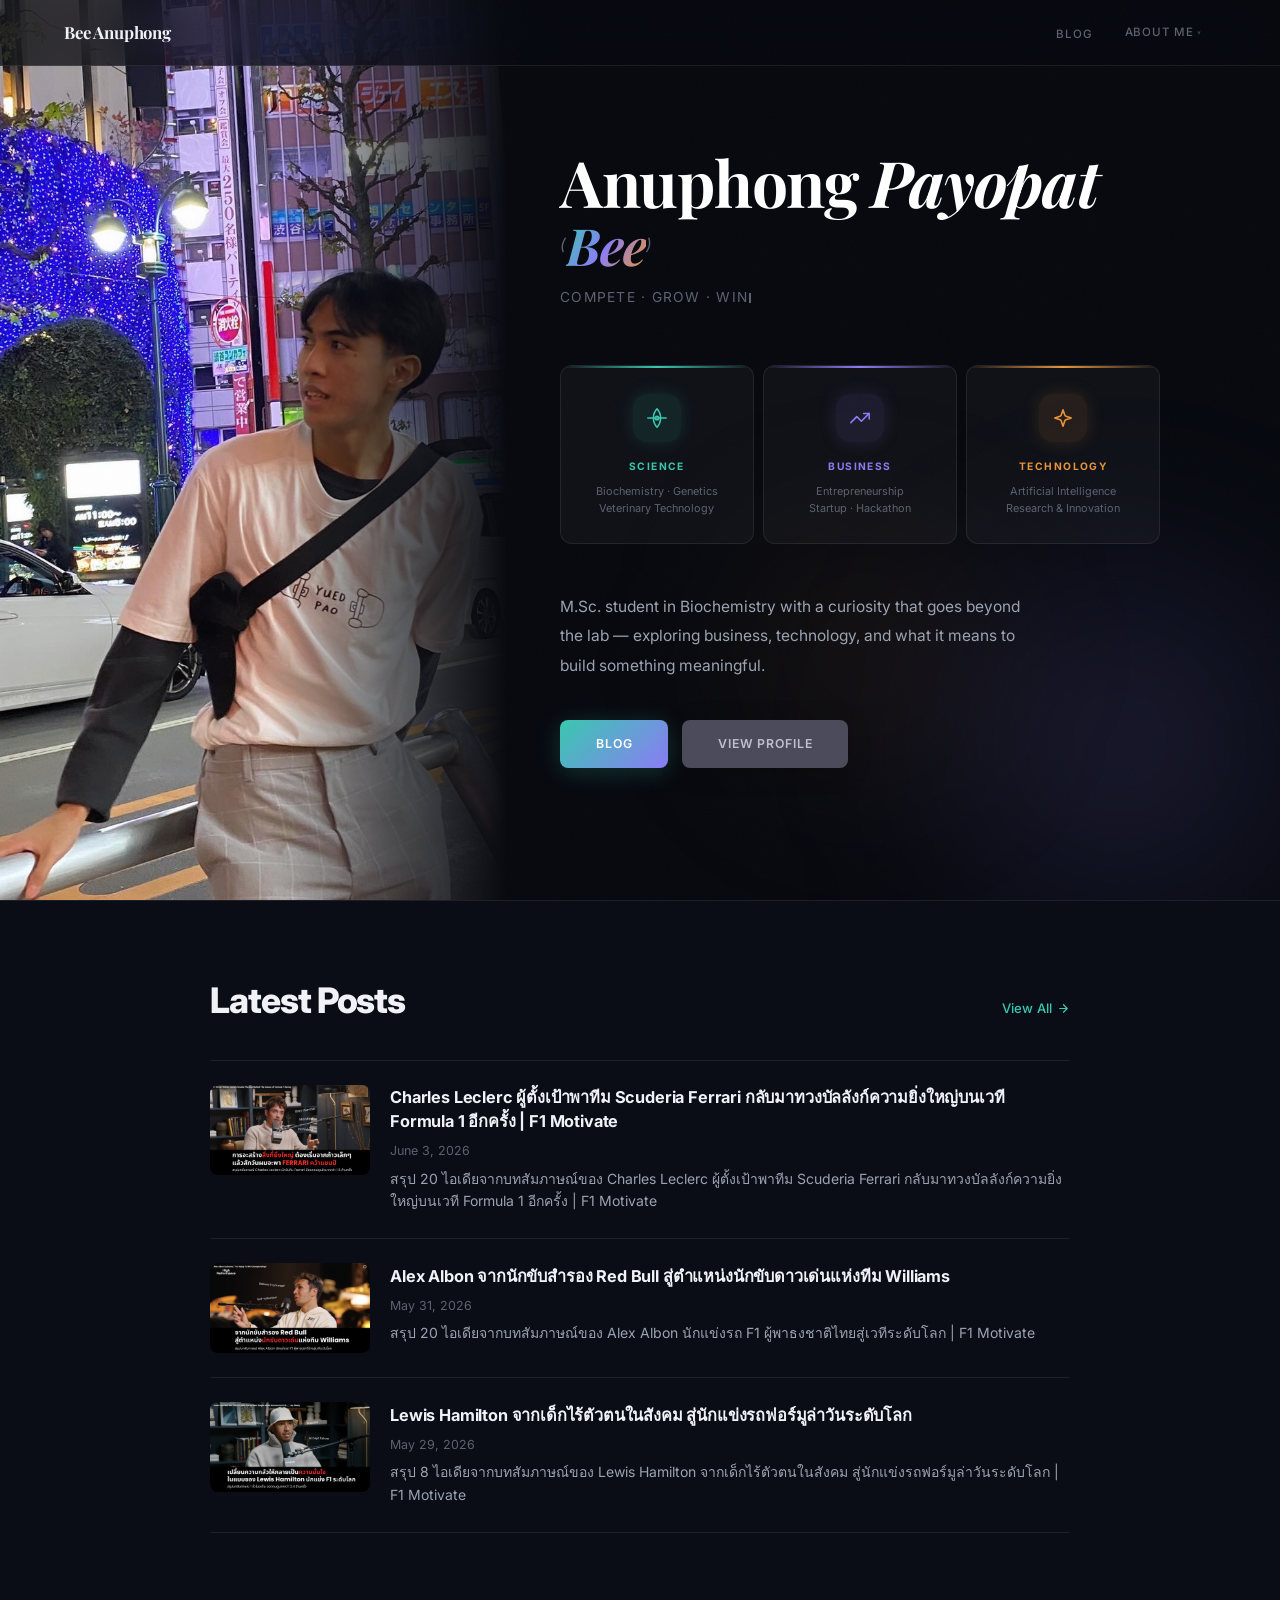
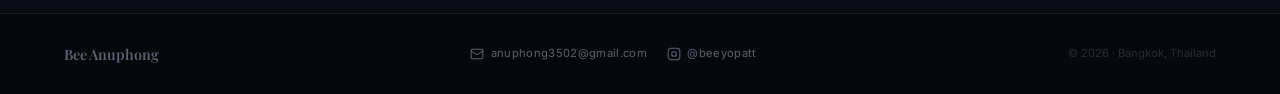
==== commit 6cd8540b: "Fix cover image display in post.html and standardize thumbnails to 16:9 - post.html: add cover image" ====
--- a/index.html
+++ b/index.html
@@ -94,8 +94,8 @@
 .lp-item:hover { opacity: 0.8; }
 .lp-thumb {
   flex-shrink: 0;
-  width: 140px;
-  height: 105px;
+  width: 160px;
+  height: 90px;
   border-radius: var(--rs);
   overflow: hidden;
   background: var(--glass2);
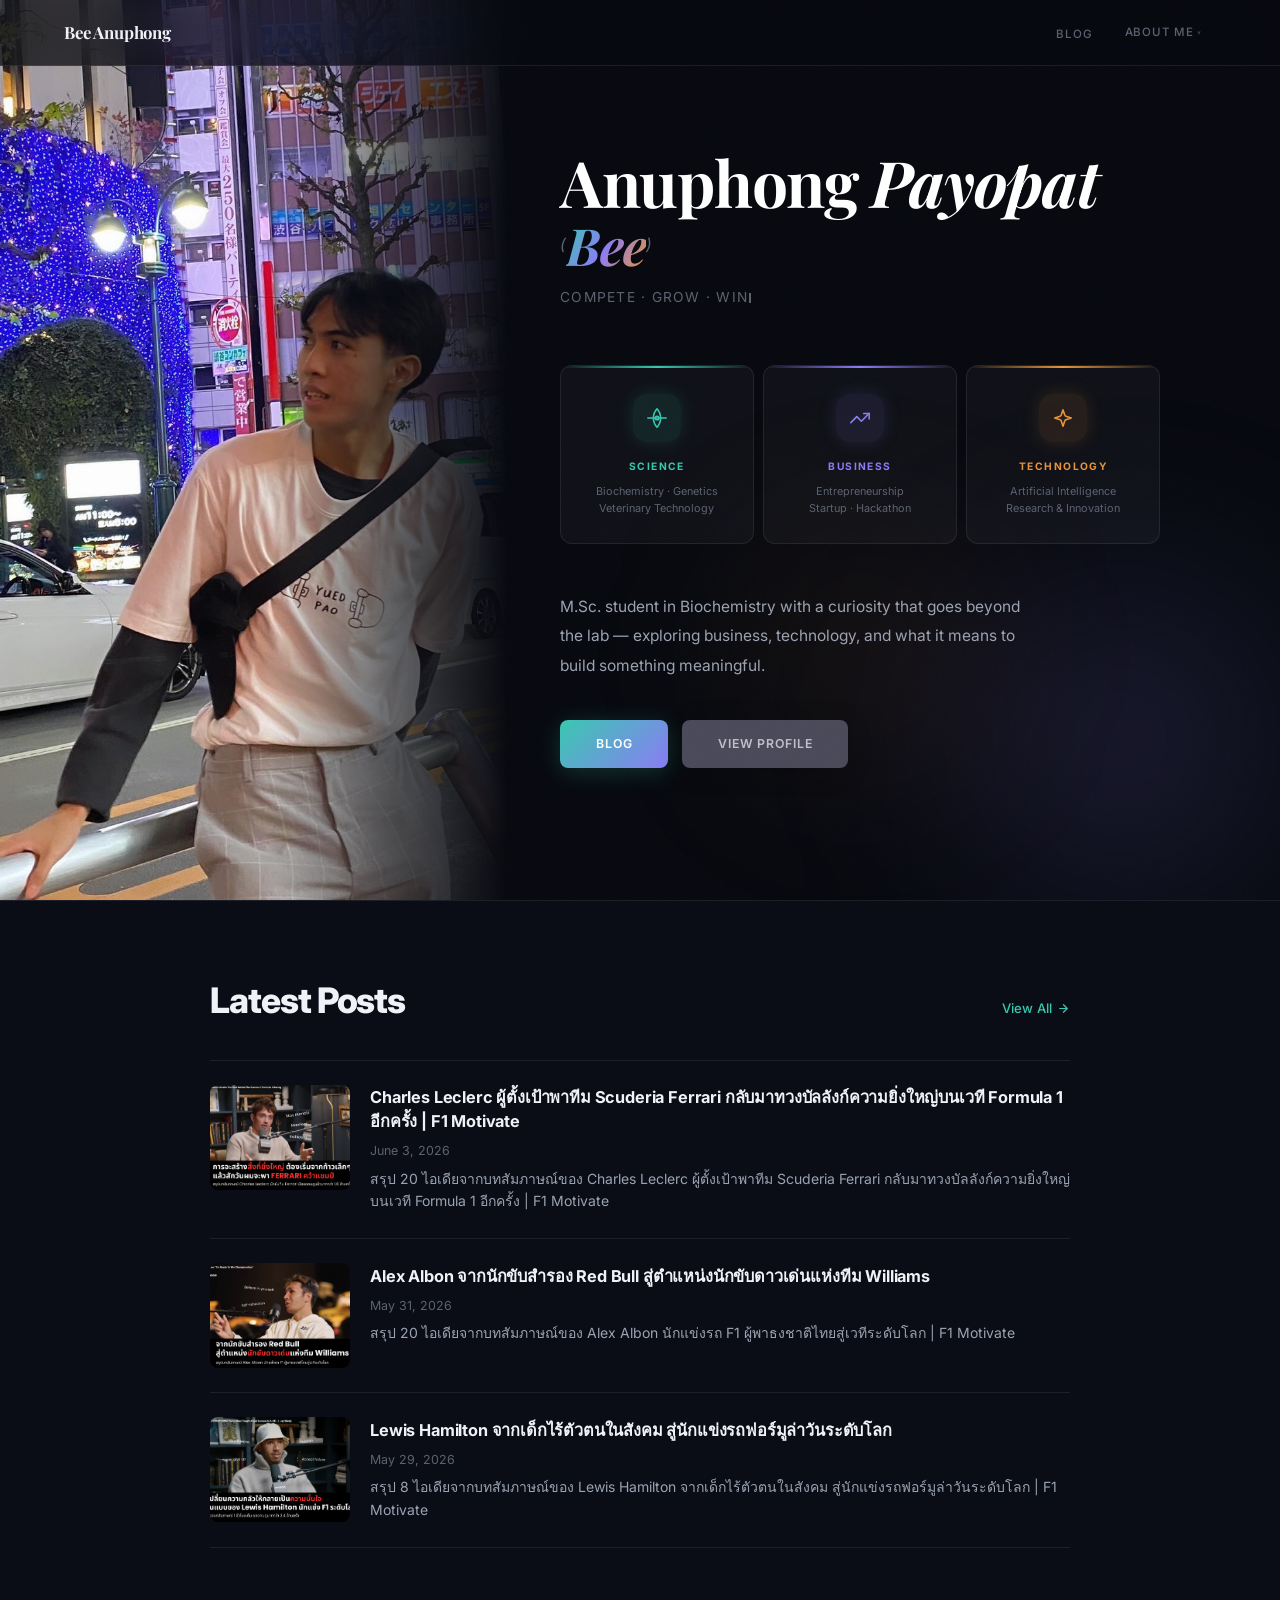
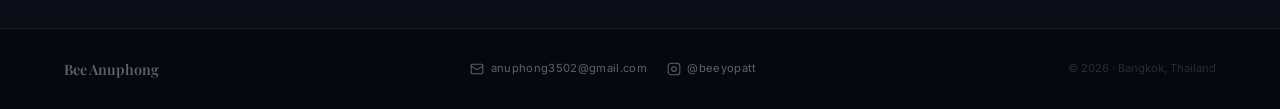
==== commit 37cfba6e: "Fix Latest Posts links to use static page URLs instead of post.html?id= URLs now point to blog/{slug" ====
--- a/index.html
+++ b/index.html
@@ -94,8 +94,8 @@
 .lp-item:hover { opacity: 0.8; }
 .lp-thumb {
   flex-shrink: 0;
-  width: 160px;
-  height: 90px;
+  width: 140px;
+  height: 105px;
   border-radius: var(--rs);
   overflow: hidden;
   background: var(--glass2);
@@ -342,7 +342,7 @@
           : '';
         var a = document.createElement('a');
         a.className = 'lp-item';
-        a.href = 'post.html?id=' + encodeURIComponent(post.id);
+        a.href = post.slug ? 'blog/' + post.slug + '/' : 'posts/' + post.id + '.html';
         a.innerHTML =
           thumbHtml +
           '<div class="lp-content">' +
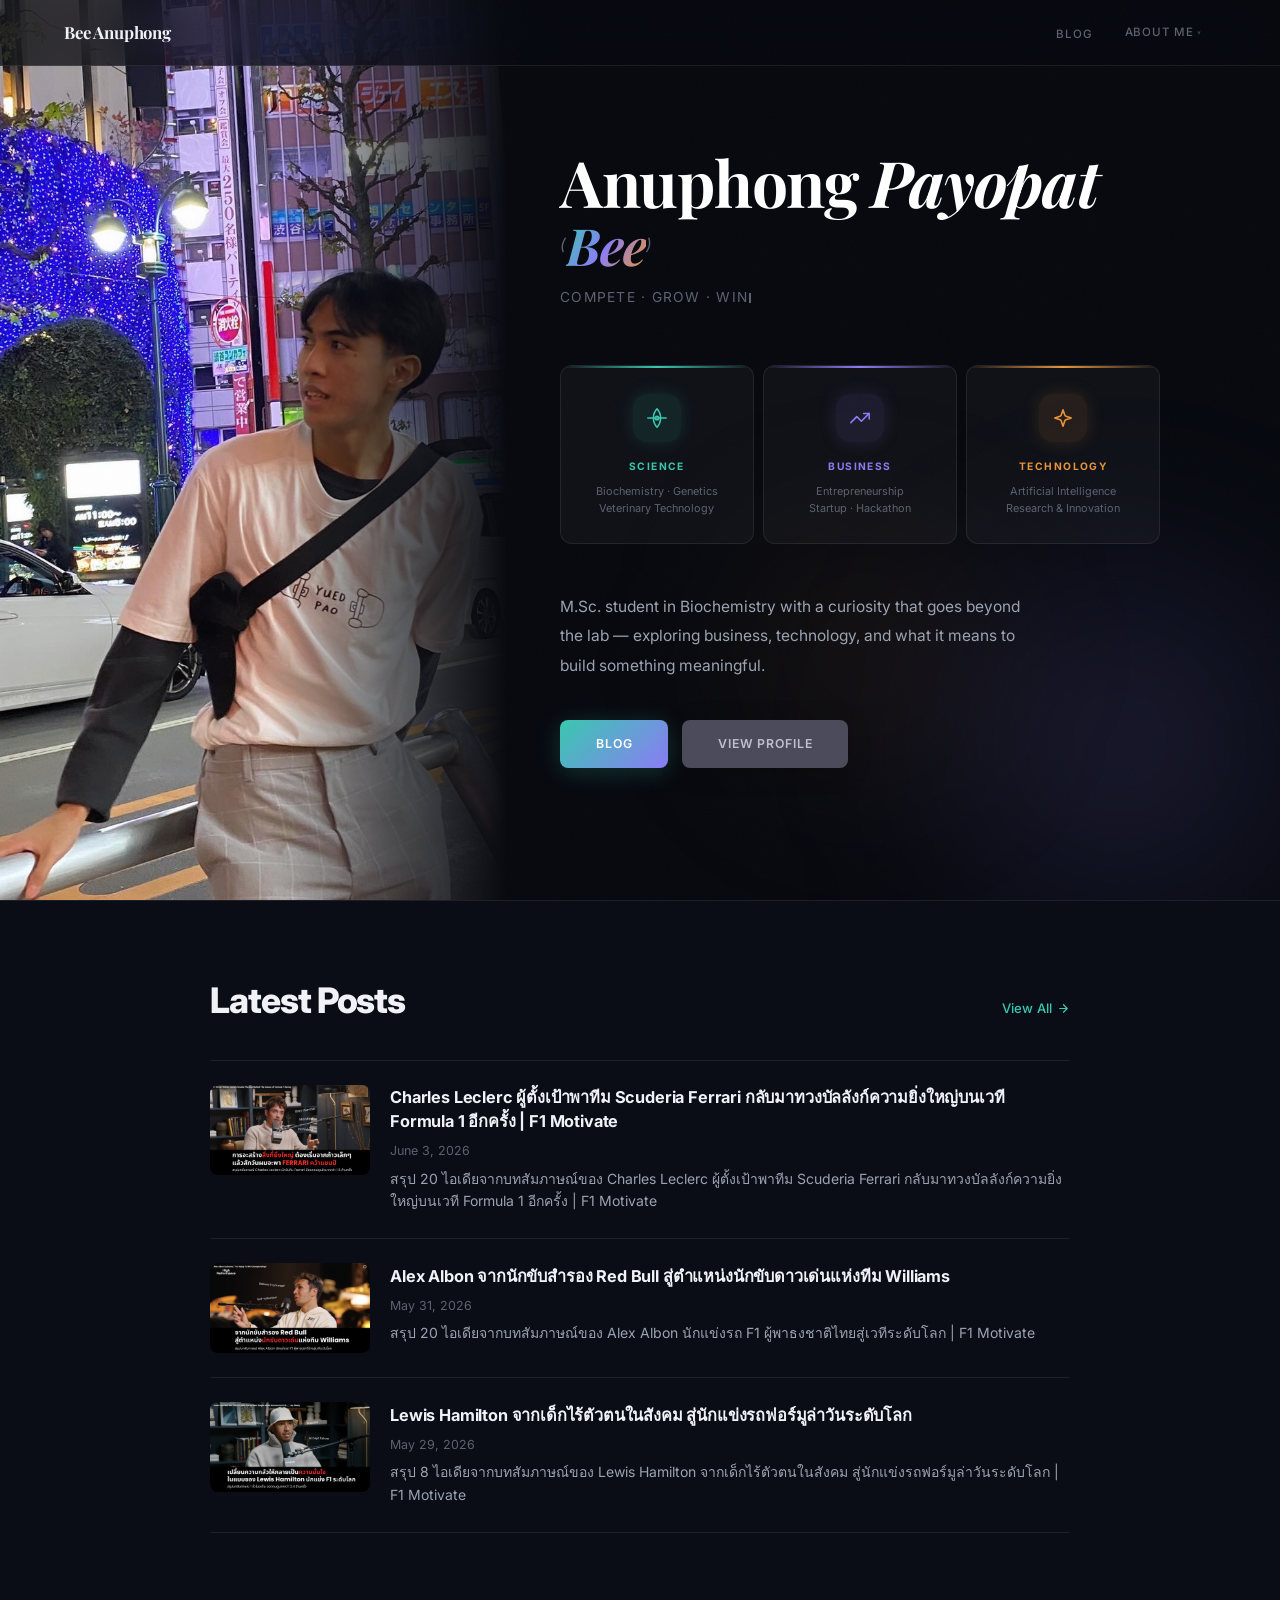
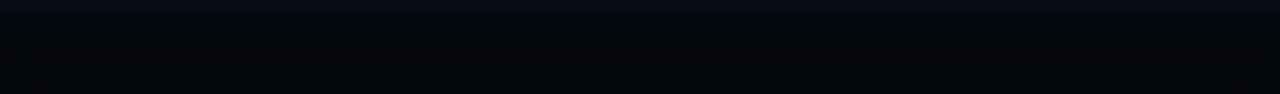
==== commit 9218db5e: "Fix Latest Posts links to use static page URLs instead of post.html?id= (#112) URLs now point to blo" ====
--- a/index.html
+++ b/index.html
@@ -94,8 +94,8 @@
 .lp-item:hover { opacity: 0.8; }
 .lp-thumb {
   flex-shrink: 0;
-  width: 140px;
-  height: 105px;
+  width: 160px;
+  height: 90px;
   border-radius: var(--rs);
   overflow: hidden;
   background: var(--glass2);
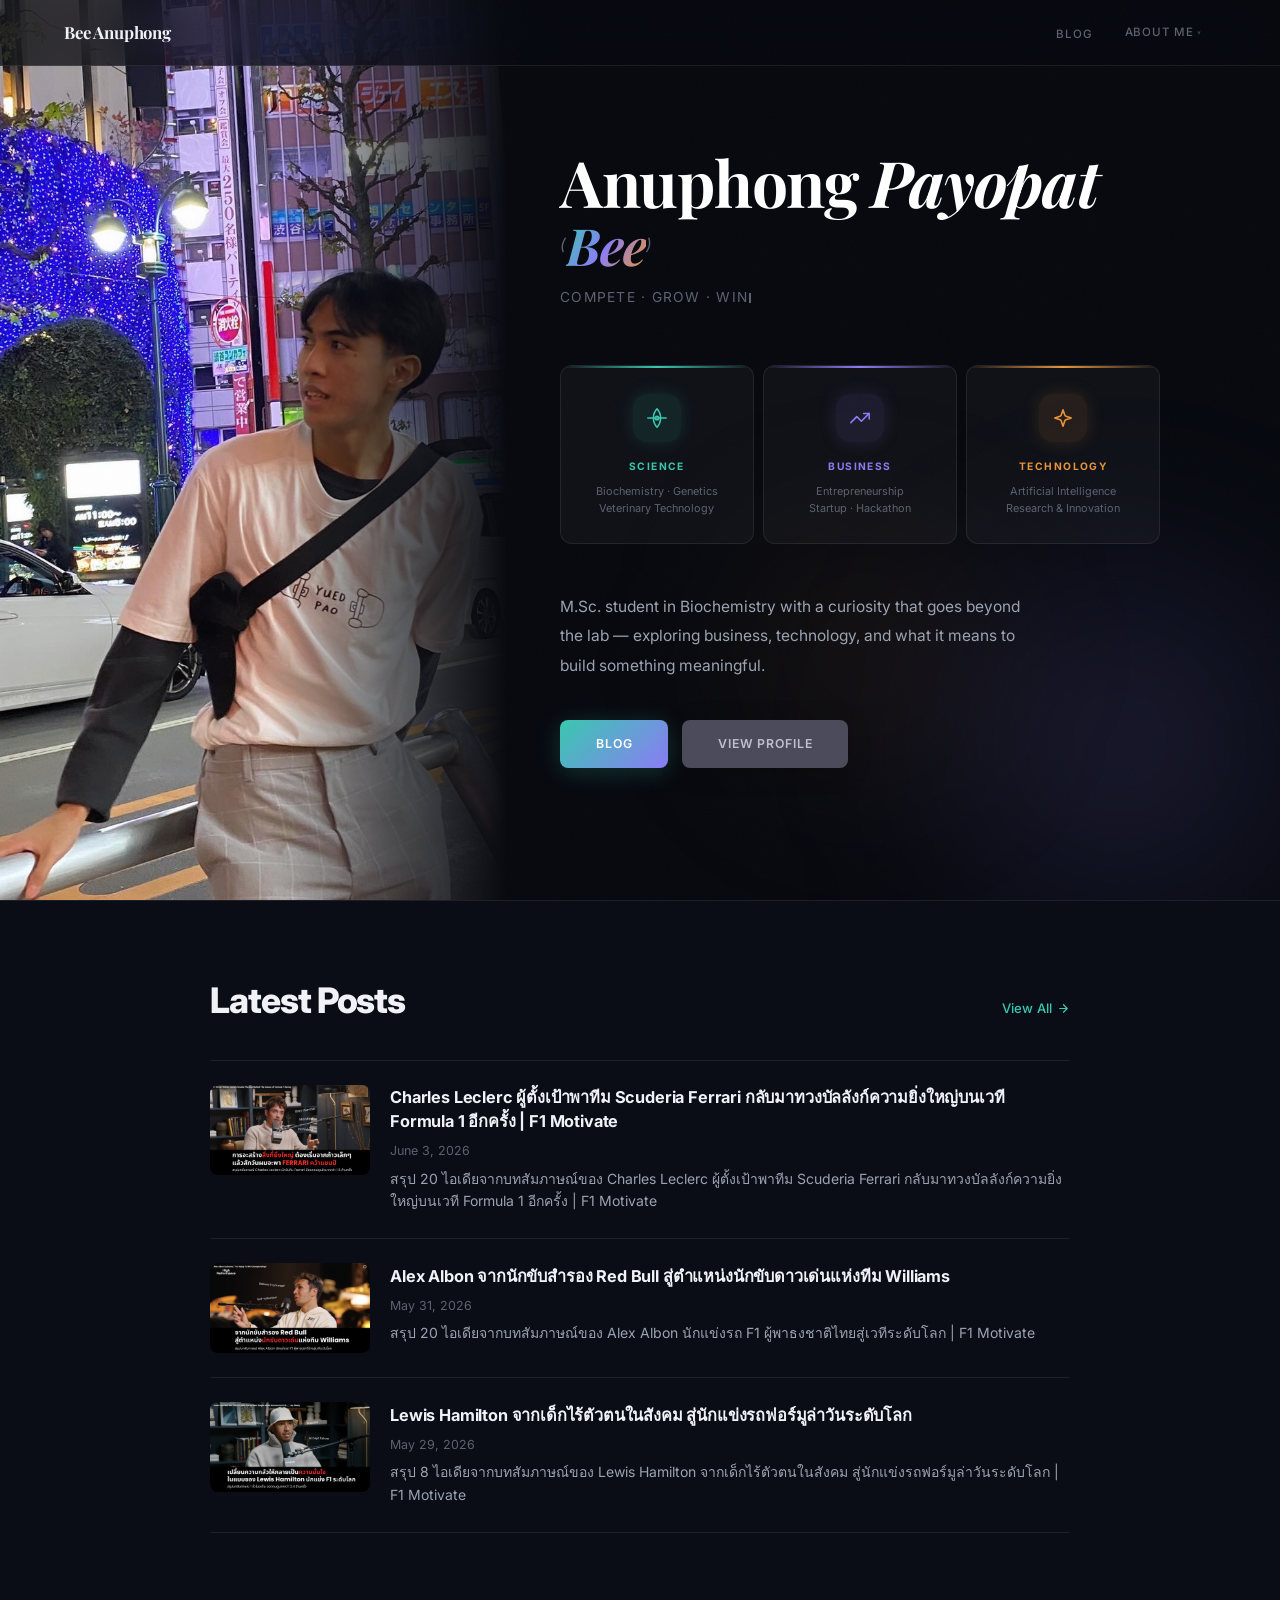
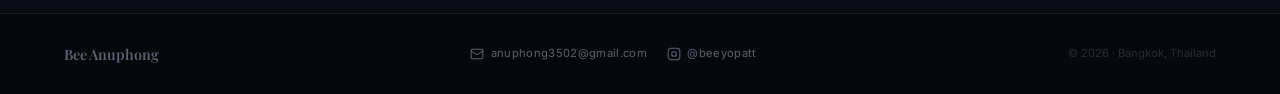
==== commit 1420cb98: "Resolve merge conflicts with main (Latest Posts, SEO, editBtn) Co-Authored-By: Claude Sonnet 4.6 <no" ====
--- a/index.html
+++ b/index.html
@@ -357,6 +357,7 @@
 })();
 </script>
 <script>
+
   // Typewriter animation for hero tagline
   const tgEl = document.getElementById('hero-tagline');
   if (tgEl) {
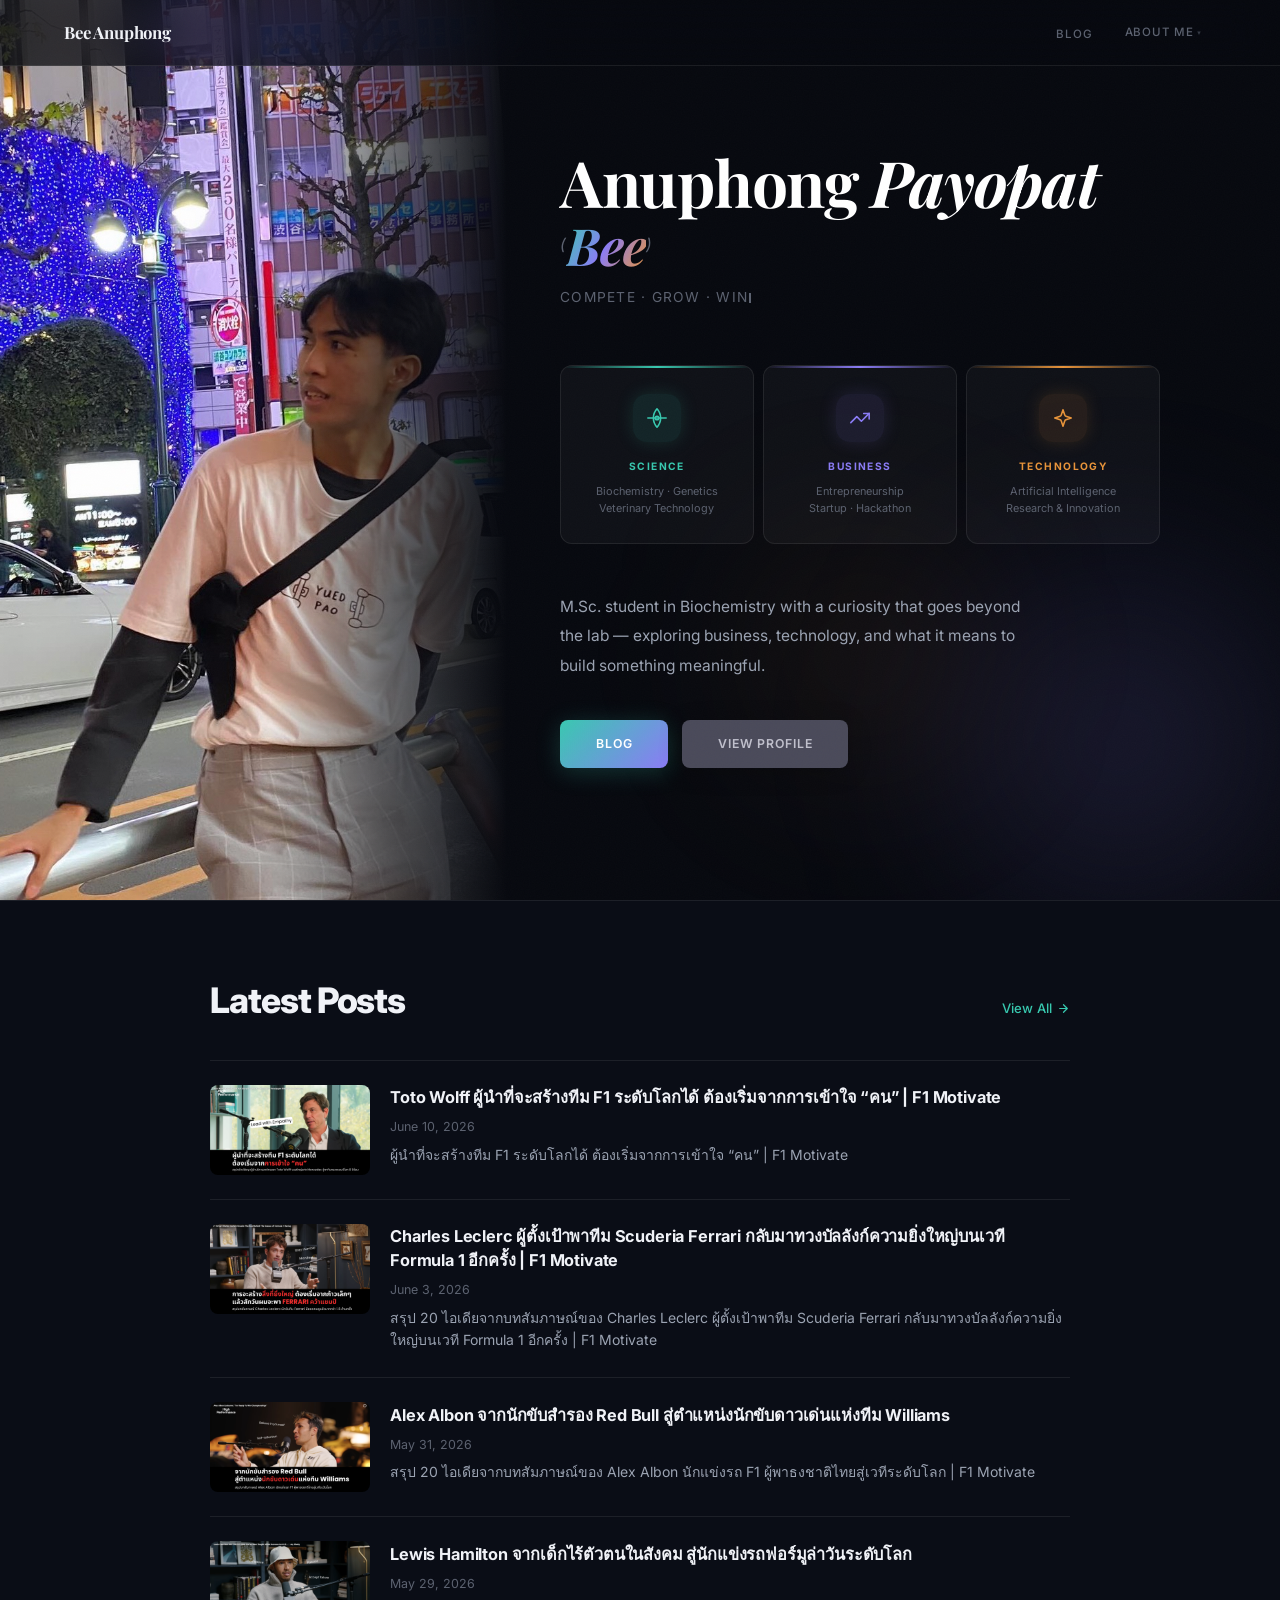
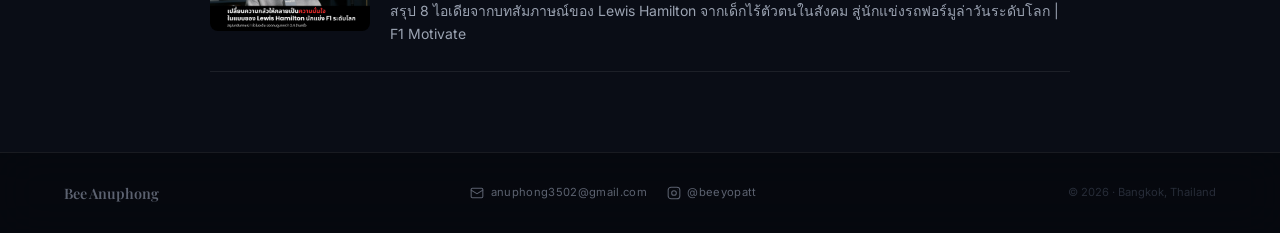
==== commit 38301929: "Improve SEO: sitemap completeness, LCP optimization, and hreflang tags - sitemap.xml: add missing To" ====
--- a/index.html
+++ b/index.html
@@ -12,26 +12,80 @@
 </script>
 <meta name="build" content="v3">
 <meta name="viewport" content="width=device-width, initial-scale=1.0">
-<title>Bee Anuphong — Science · Business · Technology</title>
+<title>Bee Anuphong (อนุพงศ์ พาโยพัด) — Science · Business · Technology</title>
 <link rel="icon" type="image/svg+xml" href="favicon.svg">
-<meta name="description" content="Bee Anuphong — M.Sc. Biochemistry candidate at Kasetsart University. Researcher, entrepreneur, and lifelong learner at the intersection of Science, Business, and Technology.">
+<meta name="description" content="Bee Anuphong (อนุพงศ์ พาโยพัด) — M.Sc. Biochemistry candidate at Kasetsart University. Researcher, entrepreneur, and lifelong learner at the intersection of Science, Business, and Technology.">
 <meta name="author" content="Bee Anuphong">
 <meta name="keywords" content="Bee Anuphong Payopat, อนุพงศ์ พาโยพัด, Biochemistry, Kasetsart University, Veterinary Technology, มหาวิทยาลัยเกษตรศาสตร์, ชีวเคมี">
 
 <!-- Open Graph -->
 <meta property="og:type" content="profile">
-<meta property="og:title" content="Bee Anuphong — Science · Business · Technology">
+<meta property="og:title" content="Bee Anuphong (อนุพงศ์ พาโยพัด) — Science · Business · Technology">
 <meta property="og:description" content="Researcher and entrepreneur with a background in life sciences, strategic business, and emerging technology. International experience at The University of Tokyo.">
-<meta property="og:image" content="https://anuphongpa-art.github.io/portfolio/images/profile.png">
-<meta property="og:url" content="https://anuphongpa-art.github.io/portfolio/">
+<meta property="og:image" content="https://beeanuphong.com/images/profile.png">
+<meta property="og:url" content="https://beeanuphong.com/">
 <meta property="og:locale" content="en_US">
 <meta property="og:locale:alternate" content="th_TH">
 
 <!-- Twitter Card -->
 <meta name="twitter:card" content="summary_large_image">
-<meta name="twitter:title" content="Bee Anuphong — Science · Business · Technology">
+<meta name="twitter:title" content="Bee Anuphong (อนุพงศ์ พาโยพัด) — Science · Business · Technology">
 <meta name="twitter:description" content="Researcher and entrepreneur with a background in life sciences, strategic business, and emerging technology.">
-<meta name="twitter:image" content="https://anuphongpa-art.github.io/portfolio/images/profile.png">
+<meta name="twitter:image" content="https://beeanuphong.com/images/profile.png">
+
+<link rel="canonical" href="https://beeanuphong.com/">
+<link rel="alternate" hreflang="en" href="https://beeanuphong.com/">
+<link rel="alternate" hreflang="x-default" href="https://beeanuphong.com/">
+<link rel="preload" as="image" href="images/profile.jpg" fetchpriority="high">
+
+<!-- Structured Data -->
+<script type="application/ld+json">
+[
+  {
+    "@context": "https://schema.org",
+    "@type": "Person",
+    "name": "Bee Anuphong Payopat",
+    "alternateName": ["อนุพงศ์ พาโยพัด", "Anuphong Payopat", "Bee Anuphong"],
+    "url": "https://beeanuphong.com/",
+    "image": "https://beeanuphong.com/images/profile.png",
+    "jobTitle": "M.Sc. Biochemistry Candidate & Researcher",
+    "description": "M.Sc. Biochemistry candidate at Kasetsart University. Researcher, entrepreneur, and lifelong learner at the intersection of Science, Business, and Technology.",
+    "affiliation": {
+      "@type": "CollegeOrUniversity",
+      "name": "Kasetsart University",
+      "alternateName": "มหาวิทยาลัยเกษตรศาสตร์"
+    },
+    "alumniOf": [
+      {
+        "@type": "CollegeOrUniversity",
+        "name": "Kasetsart University",
+        "alternateName": "มหาวิทยาลัยเกษตรศาสตร์"
+      },
+      {
+        "@type": "CollegeOrUniversity",
+        "name": "The University of Tokyo"
+      }
+    ],
+    "knowsAbout": ["Biochemistry", "Veterinary Technology", "Entrepreneurship", "Life Sciences", "Business Strategy", "Technology"],
+    "sameAs": [
+      "https://www.linkedin.com/in/anuphong-payopat",
+      "https://www.instagram.com/beeyopatt"
+    ]
+  },
+  {
+    "@context": "https://schema.org",
+    "@type": "WebSite",
+    "name": "Bee Anuphong",
+    "url": "https://beeanuphong.com/",
+    "description": "Portfolio and blog by Bee Anuphong — Science, Business, and Technology.",
+    "author": {
+      "@type": "Person",
+      "name": "Bee Anuphong Payopat"
+    },
+    "inLanguage": ["en", "th"]
+  }
+]
+</script>
 
 <link rel="preconnect" href="https://fonts.googleapis.com">
 <link rel="preconnect" href="https://fonts.gstatic.com" crossorigin>
@@ -155,31 +209,6 @@
 }
 </style>
 
-<!-- Structured Data -->
-<script type="application/ld+json">
-{
-  "@context": "https://schema.org",
-  "@type": "Person",
-  "name": "Bee Anuphong Payopat",
-  "alternateName": ["อนุพงศ์ พาโยพัด", "Anuphong Payopat", "Bee Anuphong"],
-  "url": "https://anuphongpa-art.github.io/portfolio/",
-  "image": "https://anuphongpa-art.github.io/portfolio/images/profile.png",
-  "description": "M.Sc. Biochemistry candidate at Kasetsart University. Researcher, entrepreneur, and lifelong learner at the intersection of Science, Business, and Technology.",
-  "alumniOf": [
-    {
-      "@type": "CollegeOrUniversity",
-      "name": "Kasetsart University",
-      "alternateName": "มหาวิทยาลัยเกษตรศาสตร์"
-    },
-    {
-      "@type": "CollegeOrUniversity",
-      "name": "The University of Tokyo"
-    }
-  ],
-  "knowsAbout": ["Biochemistry", "Veterinary Technology", "Entrepreneurship", "Life Sciences"],
-  "sameAs": []
-}
-</script>
 </head>
 <body>
 
@@ -230,7 +259,7 @@
   <div class="orb orb-3"></div>
   <!-- Photo fills left side -->
   <div class="hero-photo-col">
-    <img src="images/profile.jpg" alt="Anuphong Payopat">
+    <img src="images/profile.jpg" alt="Anuphong Payopat" fetchpriority="high" loading="eager">
   </div>
 
   <div class="hero-layout">
--- a/style.css
+++ b/style.css
@@ -1097,8 +1097,10 @@
   .hero-bio { margin: 0 auto 2.5rem; }
   .sec { padding: 5rem 1.5rem; }
   .profile-grid { grid-template-columns: 1fr; }
-  footer { flex-direction: column; gap: 0.75rem; padding: 1.5rem; text-align: center; }
+  footer { flex-wrap: wrap; gap: 0.5rem 1rem; padding: 1.25rem 1.5rem; }
   .f-pillars { justify-content: center; }
+  .f-social a { font-size: 0; gap: 0; }
+  .f-social svg { flex-shrink: 0; }
   .edu-header { flex-wrap: wrap; }
   .edu-desc, .edu-skills { padding-left: 0; }
   .tl-card { padding: 1.25rem 1.25rem; }
